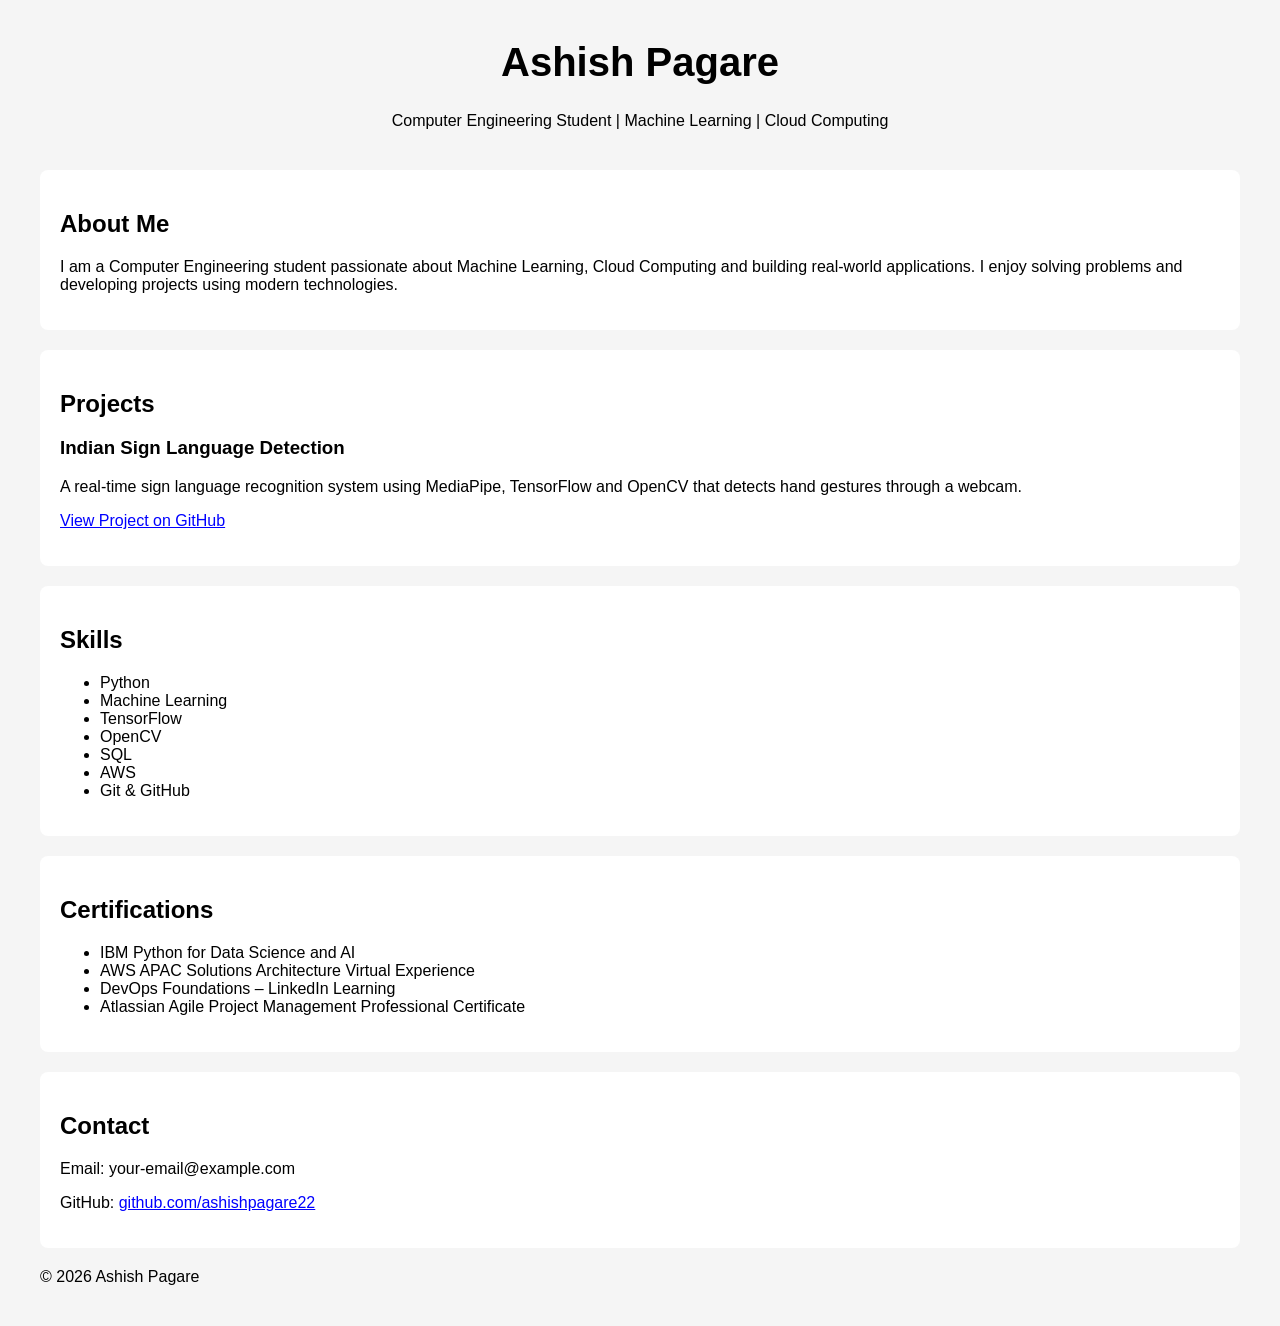
==== index.html @ a95d25c7 "portfolio website" ====
<!DOCTYPE html>
<html>
<head>
<meta charset="UTF-8">
<title>Ashish Pagare | Portfolio</title>
<link rel="stylesheet" href="style.css">
</head>

<body>

<header>
<h1>Ashish Pagare</h1>
<p>Computer Engineering Student | Machine Learning | Cloud Computing</p>
</header>

<section>
<h2>About Me</h2>
<p>
I am a Computer Engineering student passionate about Machine Learning,
Cloud Computing and building real-world applications. I enjoy solving
problems and developing projects using modern technologies.
</p>
</section>

<section>
<h2>Projects</h2>

<h3>Indian Sign Language Detection</h3>
<p>
A real-time sign language recognition system using MediaPipe, TensorFlow
and OpenCV that detects hand gestures through a webcam.
</p>

<p>
<a href="https://github.com/ashishpagare22/indian-sign-language-detection">
View Project on GitHub
</a>
</p>

</section>

<section>
<h2>Skills</h2>
<ul>
<li>Python</li>
<li>Machine Learning</li>
<li>TensorFlow</li>
<li>OpenCV</li>
<li>SQL</li>
<li>AWS</li>
<li>Git & GitHub</li>
</ul>
</section>

<section>
<h2>Certifications</h2>
<ul>
<li>IBM Python for Data Science and AI</li>
<li>AWS APAC Solutions Architecture Virtual Experience</li>
<li>DevOps Foundations – LinkedIn Learning</li>
<li>Atlassian Agile Project Management Professional Certificate</li>
</ul>
</section>

<section>
<h2>Contact</h2>

<p>Email: your-email@example.com</p>

<p>
GitHub:
<a href="https://github.com/ashishpagare22">
github.com/ashishpagare22
</a>
</p>

</section>

<footer>
<p>© 2026 Ashish Pagare</p>
</footer>

</body>
</html>
---- style.css ----
body {
font-family: Arial;
margin: 40px;
background: #f5f5f5;
}

header {
text-align: center;
margin-bottom: 40px;
}

h1 {
font-size: 40px;
}

section {
background: white;
padding: 20px;
margin-bottom: 20px;
border-radius: 8px;
}

a {
color: blue;
}
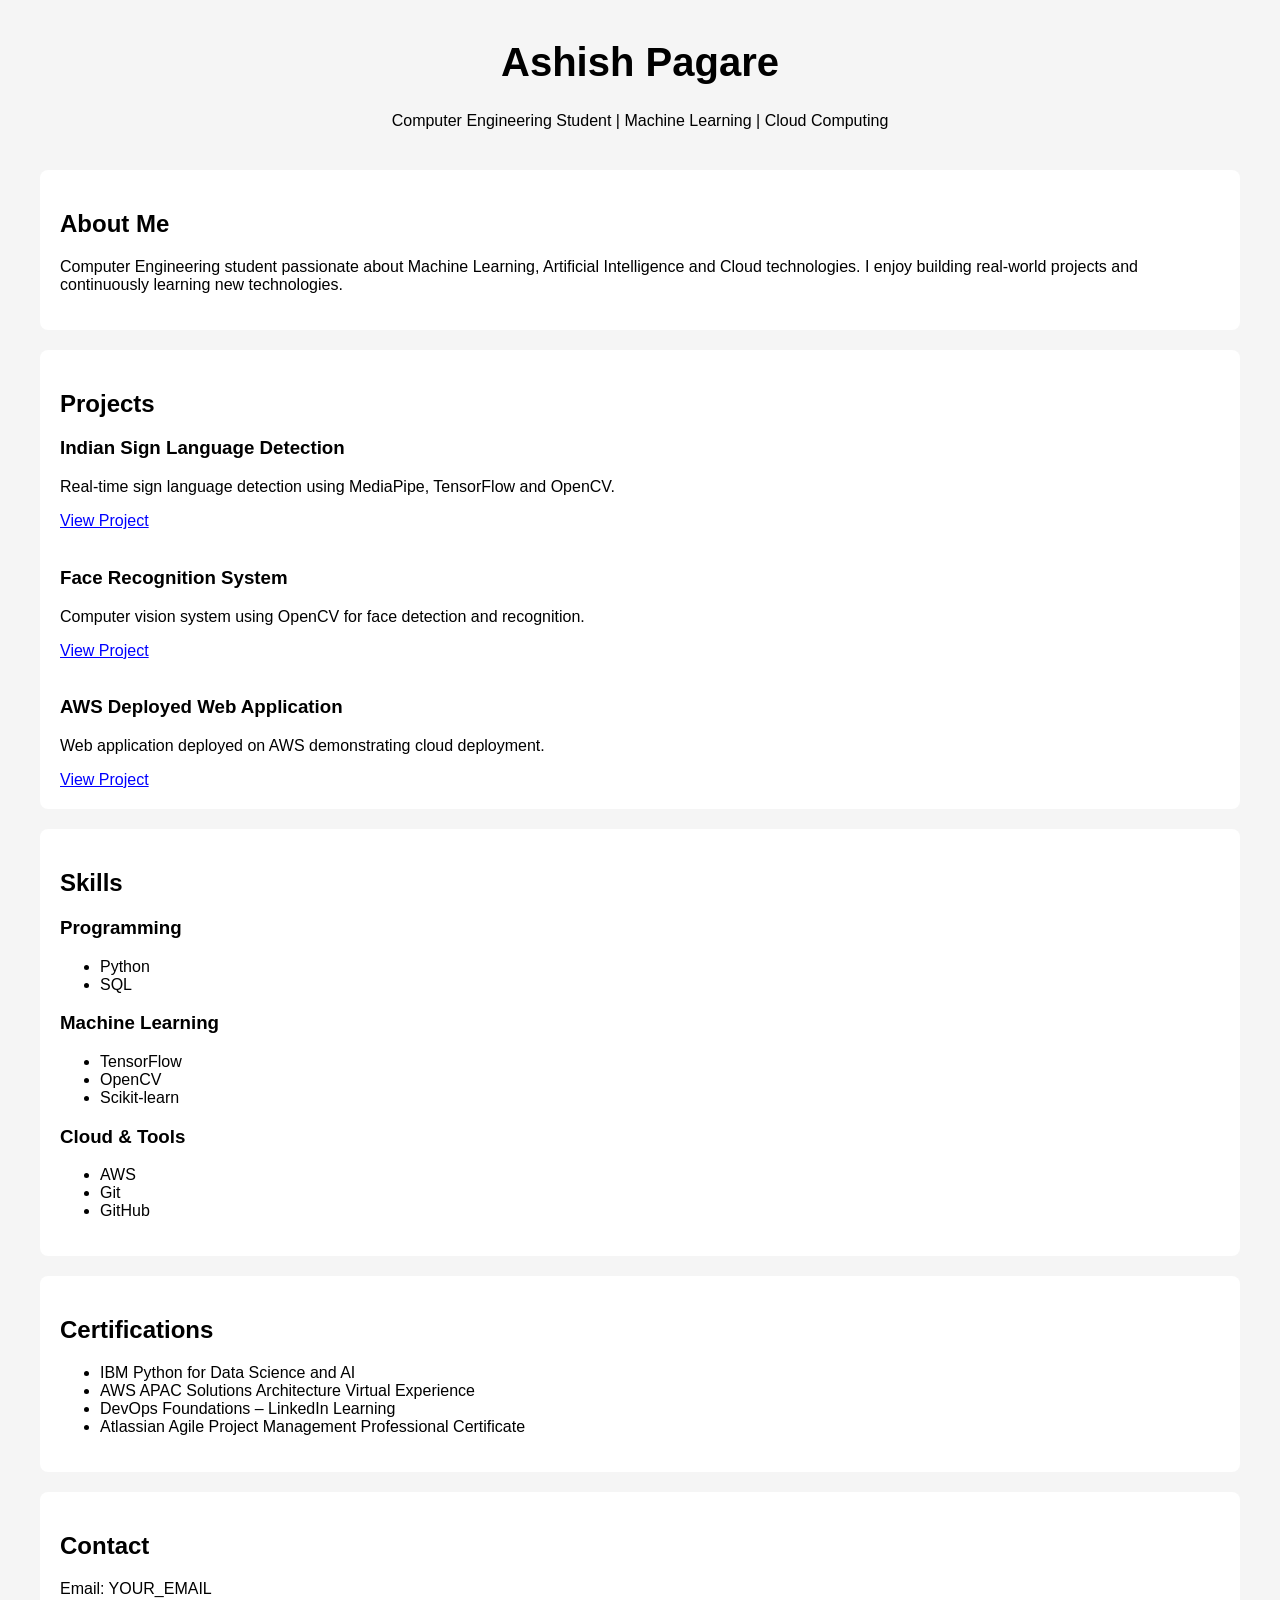
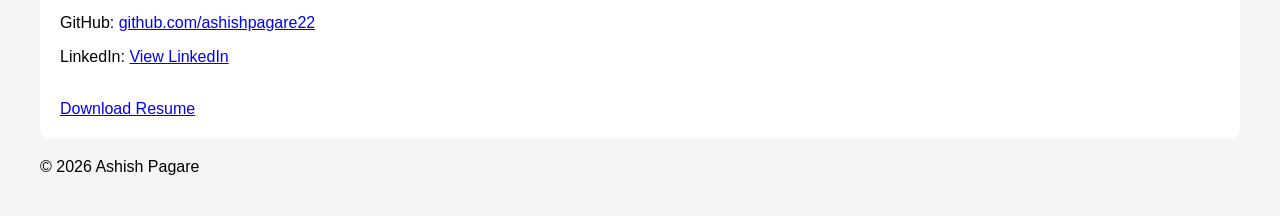
==== commit 05b20cdb: "Update portfolio: added projects, LinkedIn, resume section" ====
--- a/index.html
+++ b/index.html
@@ -15,57 +15,87 @@
 
 <section>
 <h2>About Me</h2>
+
 <p>
-I am a Computer Engineering student passionate about Machine Learning,
-Cloud Computing and building real-world applications. I enjoy solving
-problems and developing projects using modern technologies.
+Computer Engineering student passionate about Machine Learning,
+Artificial Intelligence and Cloud technologies. I enjoy building
+real-world projects and continuously learning new technologies.
 </p>
+
 </section>
+
 
 <section>
 <h2>Projects</h2>
 
 <h3>Indian Sign Language Detection</h3>
 <p>
-A real-time sign language recognition system using MediaPipe, TensorFlow
-and OpenCV that detects hand gestures through a webcam.
+Real-time sign language detection using MediaPipe, TensorFlow and OpenCV.
 </p>
+<a href="GITHUB_PROJECT_LINK">View Project</a>
 
+<br><br>
+
+<h3>Face Recognition System</h3>
 <p>
-<a href="https://github.com/ashishpagare22/indian-sign-language-detection">
-View Project on GitHub
-</a>
+Computer vision system using OpenCV for face detection and recognition.
 </p>
+<a href="PROJECT_LINK">View Project</a>
+
+<br><br>
+
+<h3>AWS Deployed Web Application</h3>
+<p>
+Web application deployed on AWS demonstrating cloud deployment.
+</p>
+<a href="PROJECT_LINK">View Project</a>
 
 </section>
 
+
 <section>
 <h2>Skills</h2>
+
+<h3>Programming</h3>
 <ul>
 <li>Python</li>
-<li>Machine Learning</li>
+<li>SQL</li>
+</ul>
+
+<h3>Machine Learning</h3>
+<ul>
 <li>TensorFlow</li>
 <li>OpenCV</li>
-<li>SQL</li>
+<li>Scikit-learn</li>
+</ul>
+
+<h3>Cloud & Tools</h3>
+<ul>
 <li>AWS</li>
-<li>Git & GitHub</li>
+<li>Git</li>
+<li>GitHub</li>
 </ul>
+
 </section>
+
 
 <section>
 <h2>Certifications</h2>
+
 <ul>
 <li>IBM Python for Data Science and AI</li>
 <li>AWS APAC Solutions Architecture Virtual Experience</li>
 <li>DevOps Foundations – LinkedIn Learning</li>
 <li>Atlassian Agile Project Management Professional Certificate</li>
 </ul>
+
 </section>
+
 
 <section>
 <h2>Contact</h2>
 
-<p>Email: your-email@example.com</p>
+<p>Email: YOUR_EMAIL</p>
 
 <p>
 GitHub:
@@ -74,7 +104,21 @@
 </a>
 </p>
 
+<p>
+LinkedIn:
+<a href="LINKEDIN_LINK">
+View LinkedIn
+</a>
+</p>
+
+<br>
+
+<a href="Ashish_Pagare_Resume.pdf" download>
+Download Resume
+</a>
+
 </section>
+
 
 <footer>
 <p>© 2026 Ashish Pagare</p>
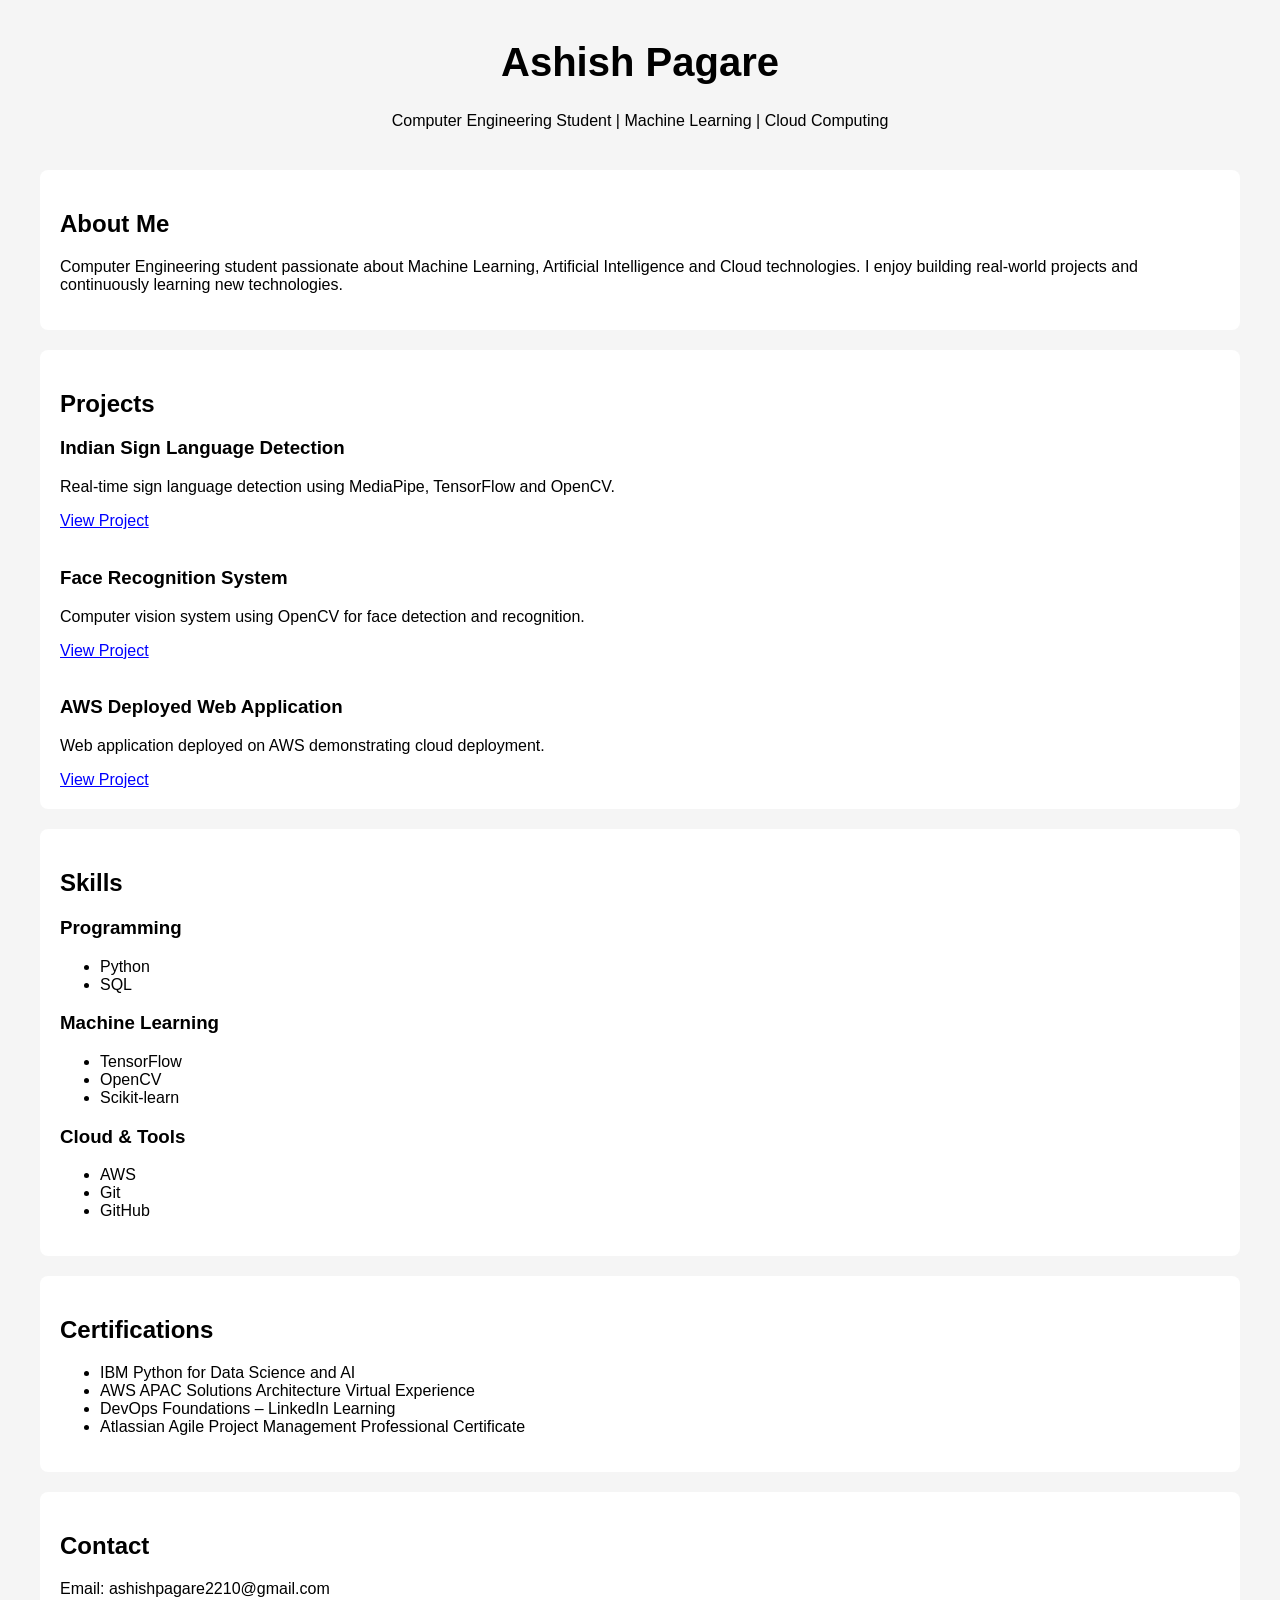
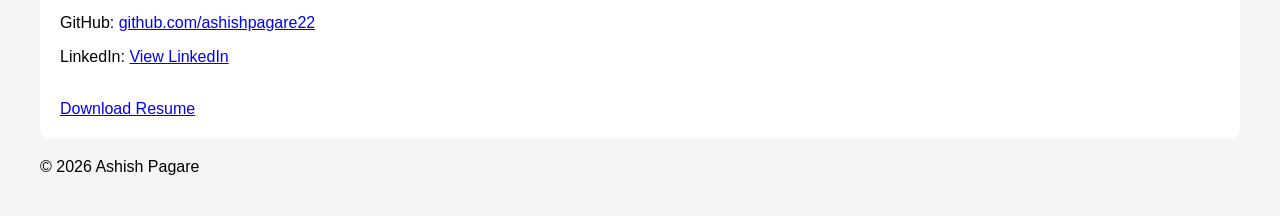
==== commit 95cdef55: "Update portfolio: added projects, LinkedIn, resume section" ====
--- a/index.html
+++ b/index.html
@@ -32,7 +32,7 @@
 <p>
 Real-time sign language detection using MediaPipe, TensorFlow and OpenCV.
 </p>
-<a href="GITHUB_PROJECT_LINK">View Project</a>
+<a href="https://ashishpagare22.github.io/">View Project</a>
 
 <br><br>
 
@@ -95,7 +95,7 @@
 <section>
 <h2>Contact</h2>
 
-<p>Email: YOUR_EMAIL</p>
+<p>Email: ashishpagare2210@gmail.com</p>
 
 <p>
 GitHub:
@@ -106,14 +106,14 @@
 
 <p>
 LinkedIn:
-<a href="LINKEDIN_LINK">
+<a href="http://linkedin.com/in/ashish-pagare-4633322a8">
 View LinkedIn
 </a>
 </p>
 
 <br>
 
-<a href="Ashish_Pagare_Resume.pdf" download>
+<a href="Ashish_Pagare_CV.pdf" download>
 Download Resume
 </a>
 
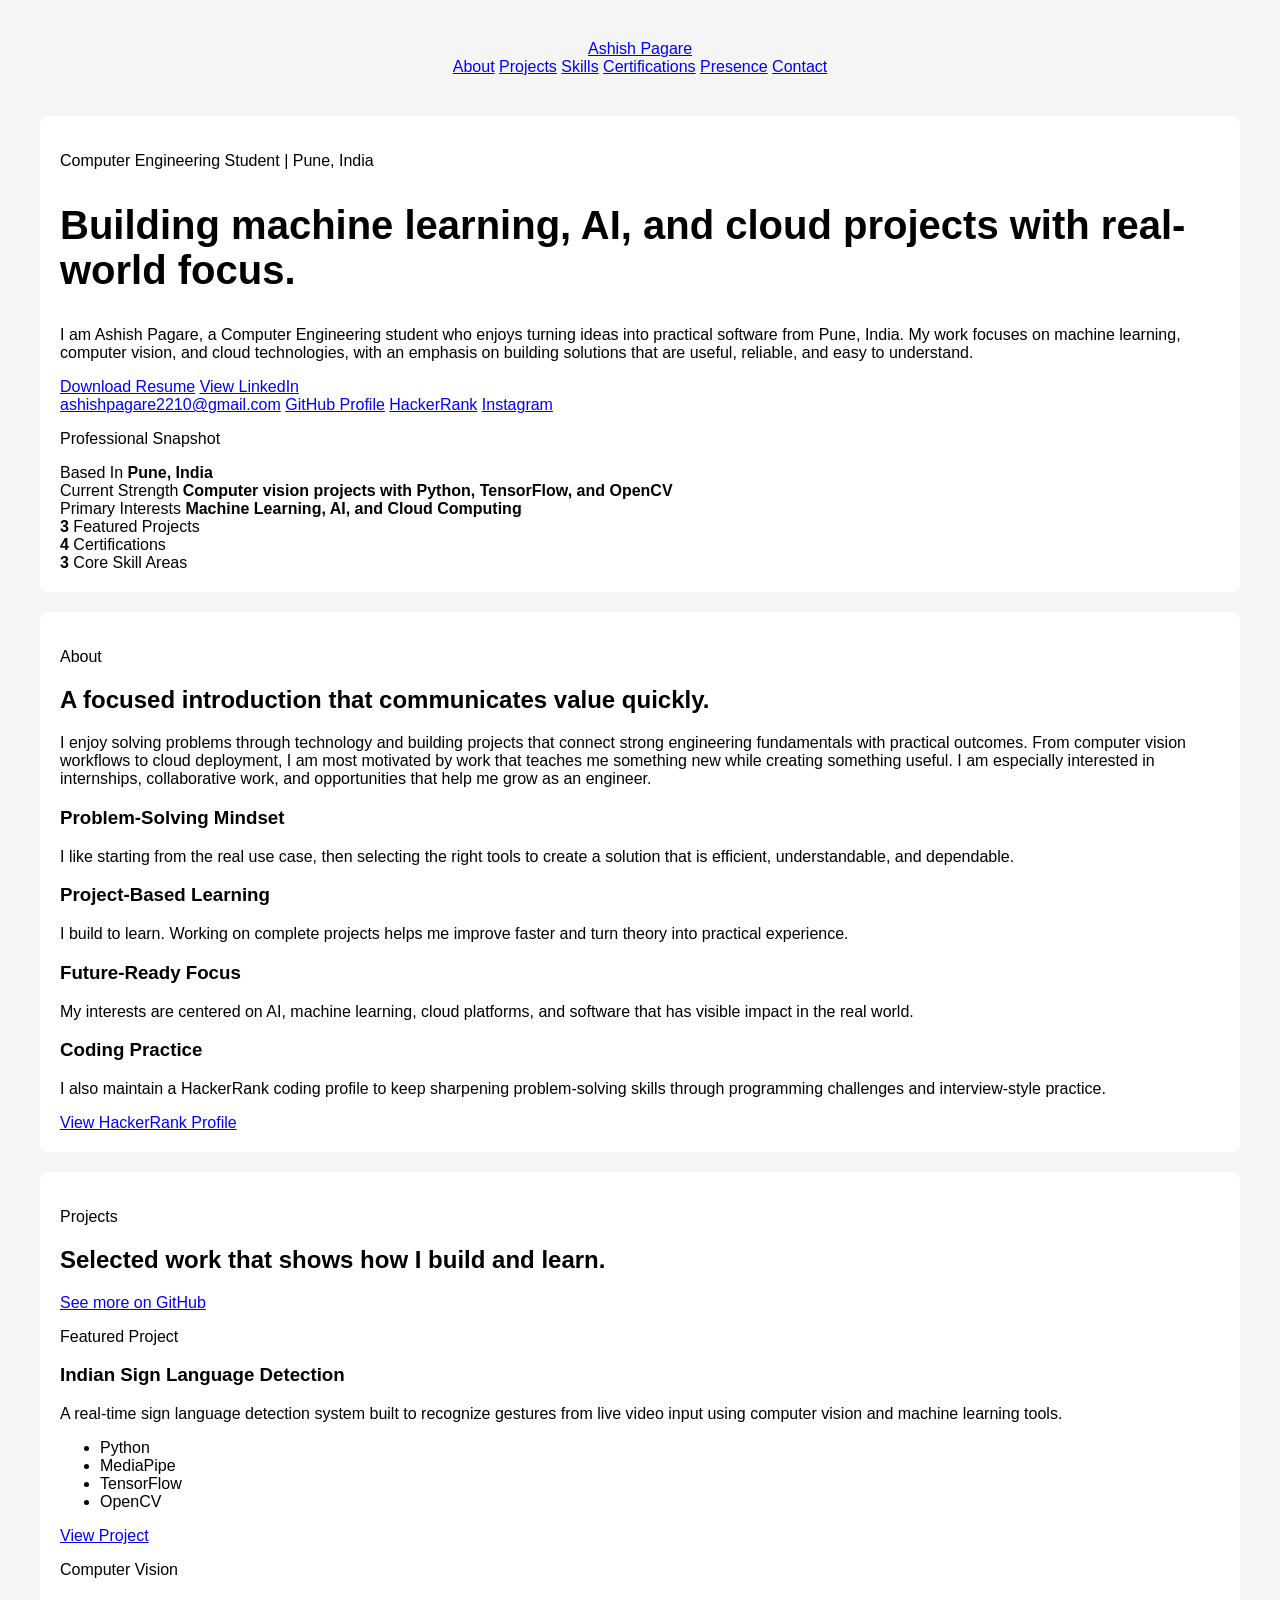
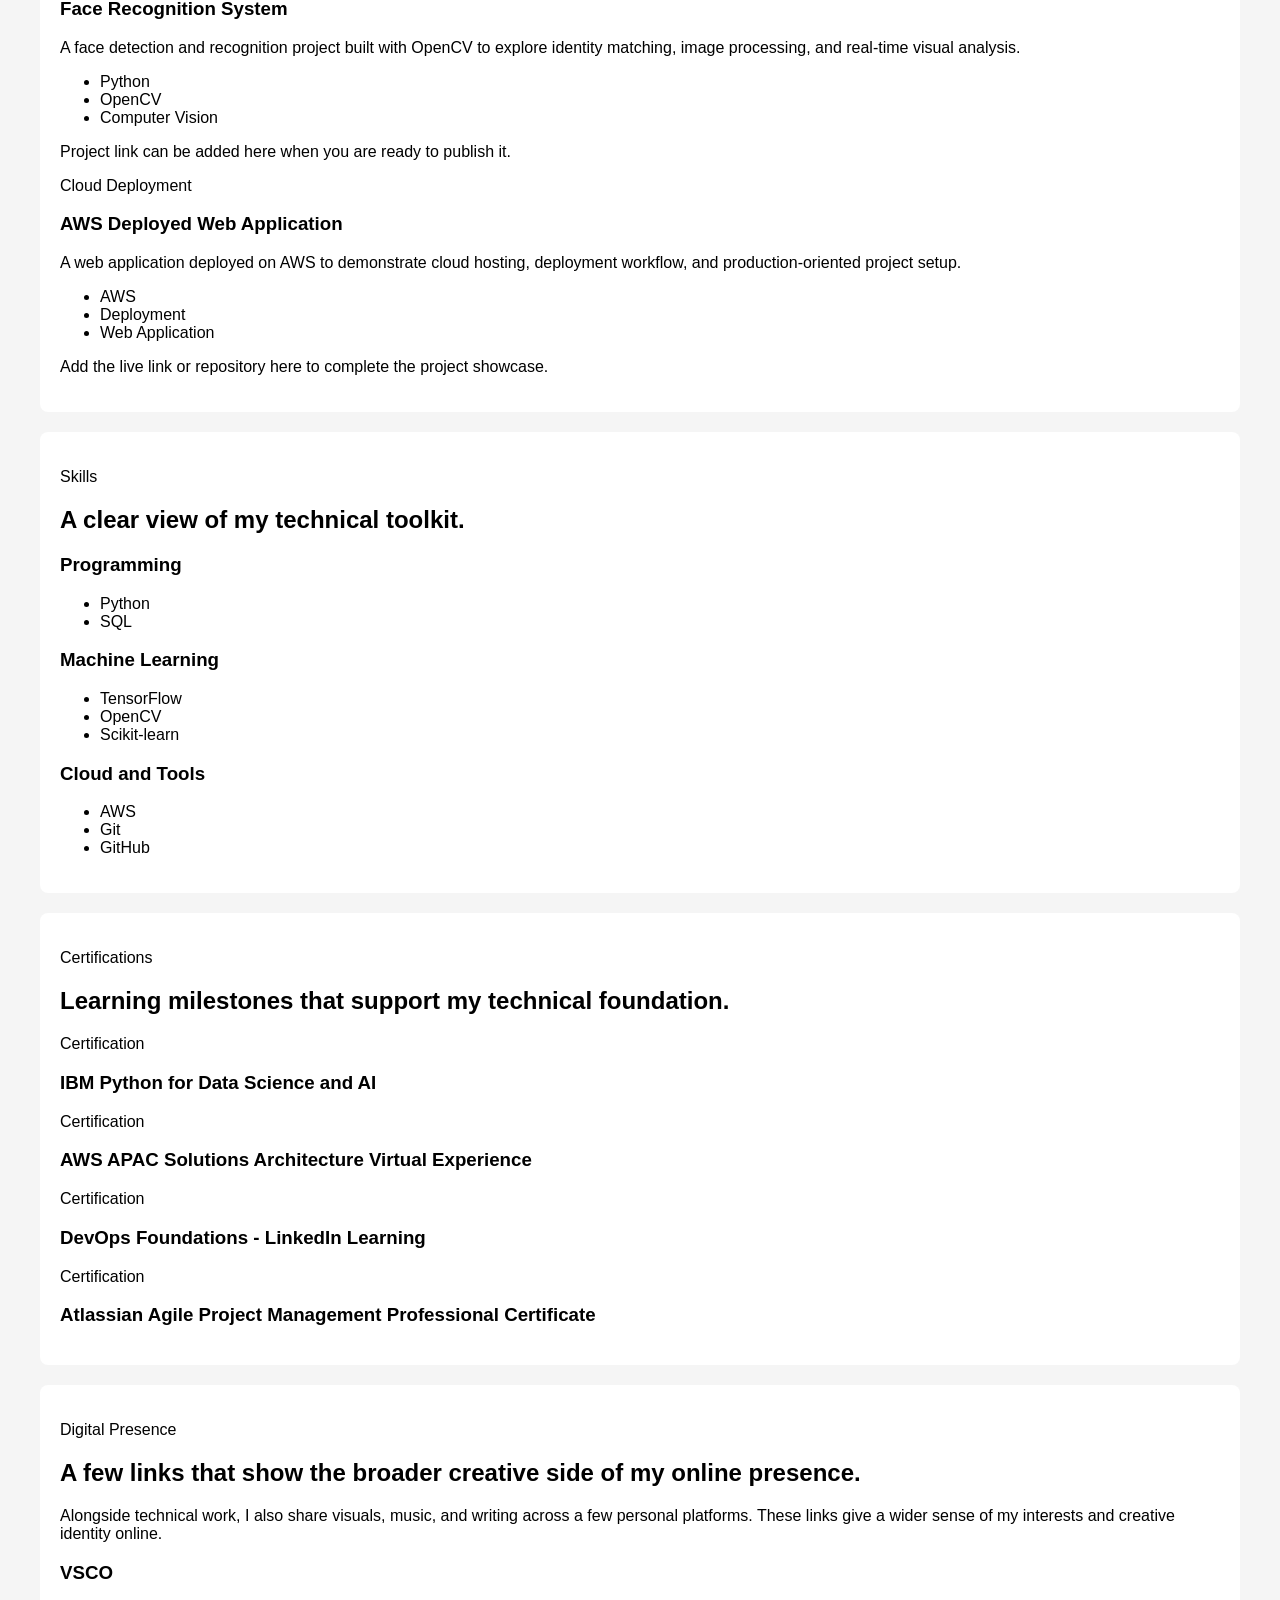
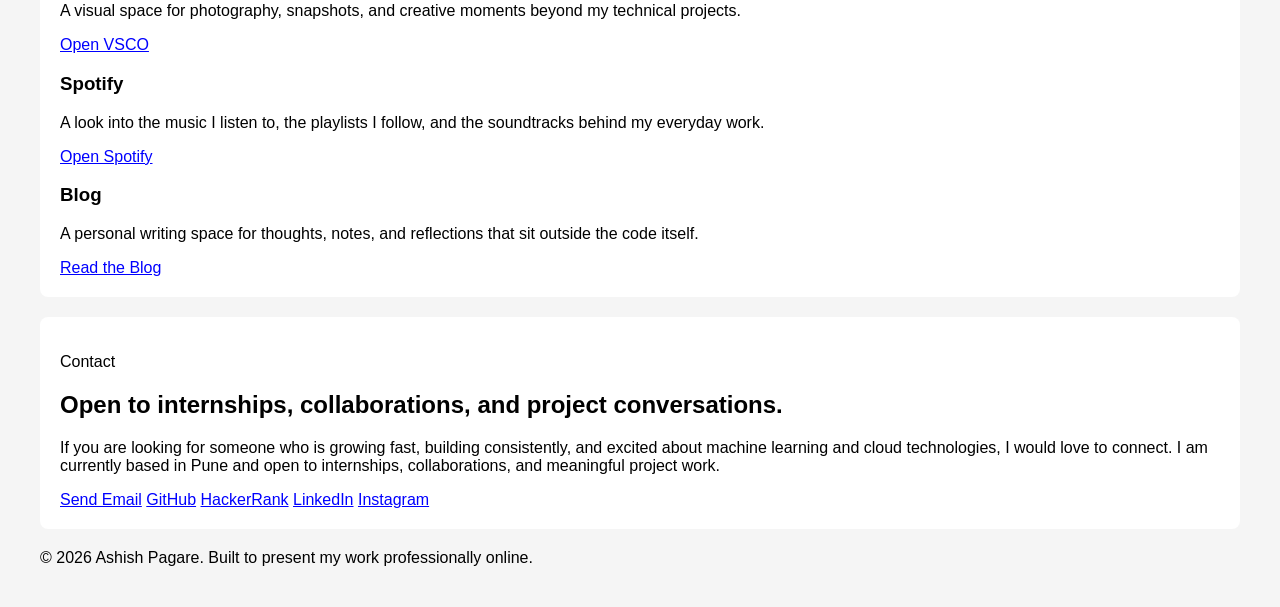
==== commit 8c621cae: "ive added some more modifications" ====
--- a/index.html
+++ b/index.html
@@ -1,128 +1,342 @@
 <!DOCTYPE html>
-<html>
+<html lang="en">
 <head>
 <meta charset="UTF-8">
-<title>Ashish Pagare | Portfolio</title>
+<meta name="viewport" content="width=device-width, initial-scale=1.0">
+<title>Ashish Pagare | Machine Learning and Cloud Portfolio</title>
+<meta name="description" content="Portfolio of Ashish Pagare, a Computer Engineering student building practical machine learning, AI, and cloud-based solutions.">
+<meta name="author" content="Ashish Pagare">
+<meta name="theme-color" content="#132238">
+<meta property="og:title" content="Ashish Pagare | Machine Learning and Cloud Portfolio">
+<meta property="og:description" content="Computer Engineering student from Pune building practical machine learning, AI, and cloud-based projects.">
+<meta property="og:type" content="website">
+<link rel="preconnect" href="https://fonts.googleapis.com">
+<link rel="preconnect" href="https://fonts.gstatic.com" crossorigin>
+<link href="https://fonts.googleapis.com/css2?family=Manrope:wght@400;500;600;700;800&family=Sora:wght@600;700;800&display=swap" rel="stylesheet">
 <link rel="stylesheet" href="style.css">
 </head>
-
 <body>
-
-<header>
-<h1>Ashish Pagare</h1>
-<p>Computer Engineering Student | Machine Learning | Cloud Computing</p>
+<header class="site-header">
+  <div class="container nav-bar">
+    <a class="brand" href="#top">Ashish Pagare</a>
+    <nav class="nav-links" aria-label="Primary">
+      <a href="#about">About</a>
+      <a href="#projects">Projects</a>
+      <a href="#skills">Skills</a>
+      <a href="#certifications">Certifications</a>
+      <a href="#presence">Presence</a>
+      <a href="#contact">Contact</a>
+    </nav>
+  </div>
 </header>
 
-<section>
-<h2>About Me</h2>
-
-<p>
-Computer Engineering student passionate about Machine Learning,
-Artificial Intelligence and Cloud technologies. I enjoy building
-real-world projects and continuously learning new technologies.
-</p>
-
-</section>
-
-
-<section>
-<h2>Projects</h2>
-
-<h3>Indian Sign Language Detection</h3>
-<p>
-Real-time sign language detection using MediaPipe, TensorFlow and OpenCV.
-</p>
-<a href="https://ashishpagare22.github.io/">View Project</a>
-
-<br><br>
-
-<h3>Face Recognition System</h3>
-<p>
-Computer vision system using OpenCV for face detection and recognition.
-</p>
-<a href="PROJECT_LINK">View Project</a>
-
-<br><br>
-
-<h3>AWS Deployed Web Application</h3>
-<p>
-Web application deployed on AWS demonstrating cloud deployment.
-</p>
-<a href="PROJECT_LINK">View Project</a>
-
-</section>
-
-
-<section>
-<h2>Skills</h2>
-
-<h3>Programming</h3>
-<ul>
-<li>Python</li>
-<li>SQL</li>
-</ul>
-
-<h3>Machine Learning</h3>
-<ul>
-<li>TensorFlow</li>
-<li>OpenCV</li>
-<li>Scikit-learn</li>
-</ul>
-
-<h3>Cloud & Tools</h3>
-<ul>
-<li>AWS</li>
-<li>Git</li>
-<li>GitHub</li>
-</ul>
-
-</section>
-
-
-<section>
-<h2>Certifications</h2>
-
-<ul>
-<li>IBM Python for Data Science and AI</li>
-<li>AWS APAC Solutions Architecture Virtual Experience</li>
-<li>DevOps Foundations – LinkedIn Learning</li>
-<li>Atlassian Agile Project Management Professional Certificate</li>
-</ul>
-
-</section>
-
-
-<section>
-<h2>Contact</h2>
-
-<p>Email: ashishpagare2210@gmail.com</p>
-
-<p>
-GitHub:
-<a href="https://github.com/ashishpagare22">
-github.com/ashishpagare22
-</a>
-</p>
-
-<p>
-LinkedIn:
-<a href="http://linkedin.com/in/ashish-pagare-4633322a8">
-View LinkedIn
-</a>
-</p>
-
-<br>
-
-<a href="Ashish_Pagare_CV.pdf" download>
-Download Resume
-</a>
-
-</section>
-
-
-<footer>
-<p>© 2026 Ashish Pagare</p>
+<main id="top">
+  <section class="hero section">
+    <div class="container hero-grid">
+      <div class="hero-copy">
+        <p class="eyebrow">Computer Engineering Student | Pune, India</p>
+        <h1>Building machine learning, AI, and cloud projects with real-world focus.</h1>
+        <p class="lead">
+          I am Ashish Pagare, a Computer Engineering student who enjoys turning ideas into practical
+          software from Pune, India. My work focuses on machine learning, computer vision, and cloud
+          technologies, with an emphasis on building solutions that are useful, reliable, and easy
+          to understand.
+        </p>
+
+        <div class="hero-actions">
+          <a class="button primary" href="Ashish_Pagare_CV.pdf" download>Download Resume</a>
+          <a class="button secondary" href="https://linkedin.com/in/ashish-pagare-4633322a8" target="_blank" rel="noreferrer">View LinkedIn</a>
+        </div>
+
+        <div class="quick-links">
+          <a href="mailto:ashishpagare2210@gmail.com">ashishpagare2210@gmail.com</a>
+          <a href="https://github.com/ashishpagare22" target="_blank" rel="noreferrer">GitHub Profile</a>
+          <a href="https://www.hackerrank.com/profile/ashishpagare2210" target="_blank" rel="noreferrer">HackerRank</a>
+          <a href="https://www.instagram.com/ashkindalost?igsh=MWRpNDBmbWR2aG1uMQ%3D%3D&utm_source=qr" target="_blank" rel="noreferrer">Instagram</a>
+        </div>
+      </div>
+
+      <aside class="hero-panel">
+        <p class="panel-kicker">Professional Snapshot</p>
+        <div class="snapshot-list">
+          <div class="snapshot-item">
+            <span>Based In</span>
+            <strong>Pune, India</strong>
+          </div>
+          <div class="snapshot-item">
+            <span>Current Strength</span>
+            <strong>Computer vision projects with Python, TensorFlow, and OpenCV</strong>
+          </div>
+          <div class="snapshot-item">
+            <span>Primary Interests</span>
+            <strong>Machine Learning, AI, and Cloud Computing</strong>
+          </div>
+        </div>
+
+        <div class="stats-grid">
+          <div class="stat-card">
+            <strong>3</strong>
+            <span>Featured Projects</span>
+          </div>
+          <div class="stat-card">
+            <strong>4</strong>
+            <span>Certifications</span>
+          </div>
+          <div class="stat-card">
+            <strong>3</strong>
+            <span>Core Skill Areas</span>
+          </div>
+        </div>
+      </aside>
+    </div>
+  </section>
+
+  <section class="section" id="about">
+    <div class="container section-panel">
+      <div class="section-heading">
+        <p class="eyebrow">About</p>
+        <h2>A focused introduction that communicates value quickly.</h2>
+        <p>
+          I enjoy solving problems through technology and building projects that connect strong
+          engineering fundamentals with practical outcomes. From computer vision workflows to cloud
+          deployment, I am most motivated by work that teaches me something new while creating
+          something useful. I am especially interested in internships, collaborative work, and
+          opportunities that help me grow as an engineer.
+        </p>
+      </div>
+
+      <div class="feature-grid">
+        <article class="feature-card">
+          <h3>Problem-Solving Mindset</h3>
+          <p>
+            I like starting from the real use case, then selecting the right tools to create a
+            solution that is efficient, understandable, and dependable.
+          </p>
+        </article>
+
+        <article class="feature-card">
+          <h3>Project-Based Learning</h3>
+          <p>
+            I build to learn. Working on complete projects helps me improve faster and turn theory
+            into practical experience.
+          </p>
+        </article>
+
+        <article class="feature-card">
+          <h3>Future-Ready Focus</h3>
+          <p>
+            My interests are centered on AI, machine learning, cloud platforms, and software that
+            has visible impact in the real world.
+          </p>
+        </article>
+
+        <article class="feature-card">
+          <h3>Coding Practice</h3>
+          <p>
+            I also maintain a HackerRank coding profile to keep sharpening problem-solving skills
+            through programming challenges and interview-style practice.
+          </p>
+          <a class="text-link" href="https://www.hackerrank.com/profile/ashishpagare2210" target="_blank" rel="noreferrer">View HackerRank Profile</a>
+        </article>
+      </div>
+    </div>
+  </section>
+
+  <section class="section" id="projects">
+    <div class="container section-panel">
+      <div class="section-heading split-heading">
+        <div>
+          <p class="eyebrow">Projects</p>
+          <h2>Selected work that shows how I build and learn.</h2>
+        </div>
+        <a class="text-link" href="https://github.com/ashishpagare22" target="_blank" rel="noreferrer">See more on GitHub</a>
+      </div>
+
+      <div class="projects-grid">
+        <article class="project-card featured-project">
+          <p class="project-label">Featured Project</p>
+          <h3>Indian Sign Language Detection</h3>
+          <p>
+            A real-time sign language detection system built to recognize gestures from live video
+            input using computer vision and machine learning tools.
+          </p>
+          <ul class="tag-list" aria-label="Technologies used">
+            <li>Python</li>
+            <li>MediaPipe</li>
+            <li>TensorFlow</li>
+            <li>OpenCV</li>
+          </ul>
+          <a class="text-link" href="https://github.com/ashishpagare22/indian-sign-language-detection" target="_blank" rel="noreferrer">View Project</a>
+        </article>
+
+        <article class="project-card">
+          <p class="project-label">Computer Vision</p>
+          <h3>Face Recognition System</h3>
+          <p>
+            A face detection and recognition project built with OpenCV to explore identity matching,
+            image processing, and real-time visual analysis.
+          </p>
+          <ul class="tag-list" aria-label="Technologies used">
+            <li>Python</li>
+            <li>OpenCV</li>
+            <li>Computer Vision</li>
+          </ul>
+          <p class="project-note">Project link can be added here when you are ready to publish it.</p>
+        </article>
+
+        <article class="project-card">
+          <p class="project-label">Cloud Deployment</p>
+          <h3>AWS Deployed Web Application</h3>
+          <p>
+            A web application deployed on AWS to demonstrate cloud hosting, deployment workflow,
+            and production-oriented project setup.
+          </p>
+          <ul class="tag-list" aria-label="Technologies used">
+            <li>AWS</li>
+            <li>Deployment</li>
+            <li>Web Application</li>
+          </ul>
+          <p class="project-note">Add the live link or repository here to complete the project showcase.</p>
+        </article>
+      </div>
+    </div>
+  </section>
+
+  <section class="section" id="skills">
+    <div class="container section-panel">
+      <div class="section-heading">
+        <p class="eyebrow">Skills</p>
+        <h2>A clear view of my technical toolkit.</h2>
+      </div>
+
+      <div class="skills-grid">
+        <article class="skill-card">
+          <h3>Programming</h3>
+          <ul class="skill-list">
+            <li>Python</li>
+            <li>SQL</li>
+          </ul>
+        </article>
+
+        <article class="skill-card">
+          <h3>Machine Learning</h3>
+          <ul class="skill-list">
+            <li>TensorFlow</li>
+            <li>OpenCV</li>
+            <li>Scikit-learn</li>
+          </ul>
+        </article>
+
+        <article class="skill-card">
+          <h3>Cloud and Tools</h3>
+          <ul class="skill-list">
+            <li>AWS</li>
+            <li>Git</li>
+            <li>GitHub</li>
+          </ul>
+        </article>
+      </div>
+    </div>
+  </section>
+
+  <section class="section" id="certifications">
+    <div class="container section-panel">
+      <div class="section-heading">
+        <p class="eyebrow">Certifications</p>
+        <h2>Learning milestones that support my technical foundation.</h2>
+      </div>
+
+      <div class="certification-grid">
+        <article class="certification-card">
+          <p class="project-label">Certification</p>
+          <h3>IBM Python for Data Science and AI</h3>
+        </article>
+
+        <article class="certification-card">
+          <p class="project-label">Certification</p>
+          <h3>AWS APAC Solutions Architecture Virtual Experience</h3>
+        </article>
+
+        <article class="certification-card">
+          <p class="project-label">Certification</p>
+          <h3>DevOps Foundations - LinkedIn Learning</h3>
+        </article>
+
+        <article class="certification-card">
+          <p class="project-label">Certification</p>
+          <h3>Atlassian Agile Project Management Professional Certificate</h3>
+        </article>
+      </div>
+    </div>
+  </section>
+
+  <section class="section" id="presence">
+    <div class="container section-panel">
+      <div class="section-heading">
+        <p class="eyebrow">Digital Presence</p>
+        <h2>A few links that show the broader creative side of my online presence.</h2>
+        <p>
+          Alongside technical work, I also share visuals, music, and writing across a few personal
+          platforms. These links give a wider sense of my interests and creative identity online.
+        </p>
+      </div>
+
+      <div class="feature-grid presence-grid">
+        <article class="feature-card">
+          <h3>VSCO</h3>
+          <p>
+            A visual space for photography, snapshots, and creative moments beyond my technical
+            projects.
+          </p>
+          <a class="text-link" href="https://vs.co/gnxoydjz" target="_blank" rel="noreferrer">Open VSCO</a>
+        </article>
+
+        <article class="feature-card">
+          <h3>Spotify</h3>
+          <p>
+            A look into the music I listen to, the playlists I follow, and the soundtracks behind
+            my everyday work.
+          </p>
+          <a class="text-link" href="https://open.spotify.com/user/faf5qr4pivlxdw7p6u756d284?si=MASaclTCQ7epDzupo_Zcxw" target="_blank" rel="noreferrer">Open Spotify</a>
+        </article>
+
+        <article class="feature-card">
+          <h3>Blog</h3>
+          <p>
+            A personal writing space for thoughts, notes, and reflections that sit outside the code
+            itself.
+          </p>
+          <a class="text-link" href="https://ashkindalost.livejournal.com" target="_blank" rel="noreferrer">Read the Blog</a>
+        </article>
+      </div>
+    </div>
+  </section>
+
+  <section class="section" id="contact">
+    <div class="container contact-panel">
+      <div class="contact-copy">
+        <p class="eyebrow">Contact</p>
+        <h2>Open to internships, collaborations, and project conversations.</h2>
+        <p>
+          If you are looking for someone who is growing fast, building consistently, and excited
+          about machine learning and cloud technologies, I would love to connect. I am currently
+          based in Pune and open to internships, collaborations, and meaningful project work.
+        </p>
+      </div>
+
+      <div class="contact-actions">
+        <a class="button primary" href="mailto:ashishpagare2210@gmail.com">Send Email</a>
+        <a class="button secondary" href="https://github.com/ashishpagare22" target="_blank" rel="noreferrer">GitHub</a>
+        <a class="button secondary" href="https://www.hackerrank.com/profile/ashishpagare2210" target="_blank" rel="noreferrer">HackerRank</a>
+        <a class="button secondary" href="https://linkedin.com/in/ashish-pagare-4633322a8" target="_blank" rel="noreferrer">LinkedIn</a>
+        <a class="button secondary" href="https://www.instagram.com/ashkindalost?igsh=MWRpNDBmbWR2aG1uMQ%3D%3D&utm_source=qr" target="_blank" rel="noreferrer">Instagram</a>
+      </div>
+    </div>
+  </section>
+</main>
+
+<footer class="site-footer">
+  <p>&copy; 2026 Ashish Pagare. Built to present my work professionally online.</p>
 </footer>
-
 </body>
-</html>+</html>
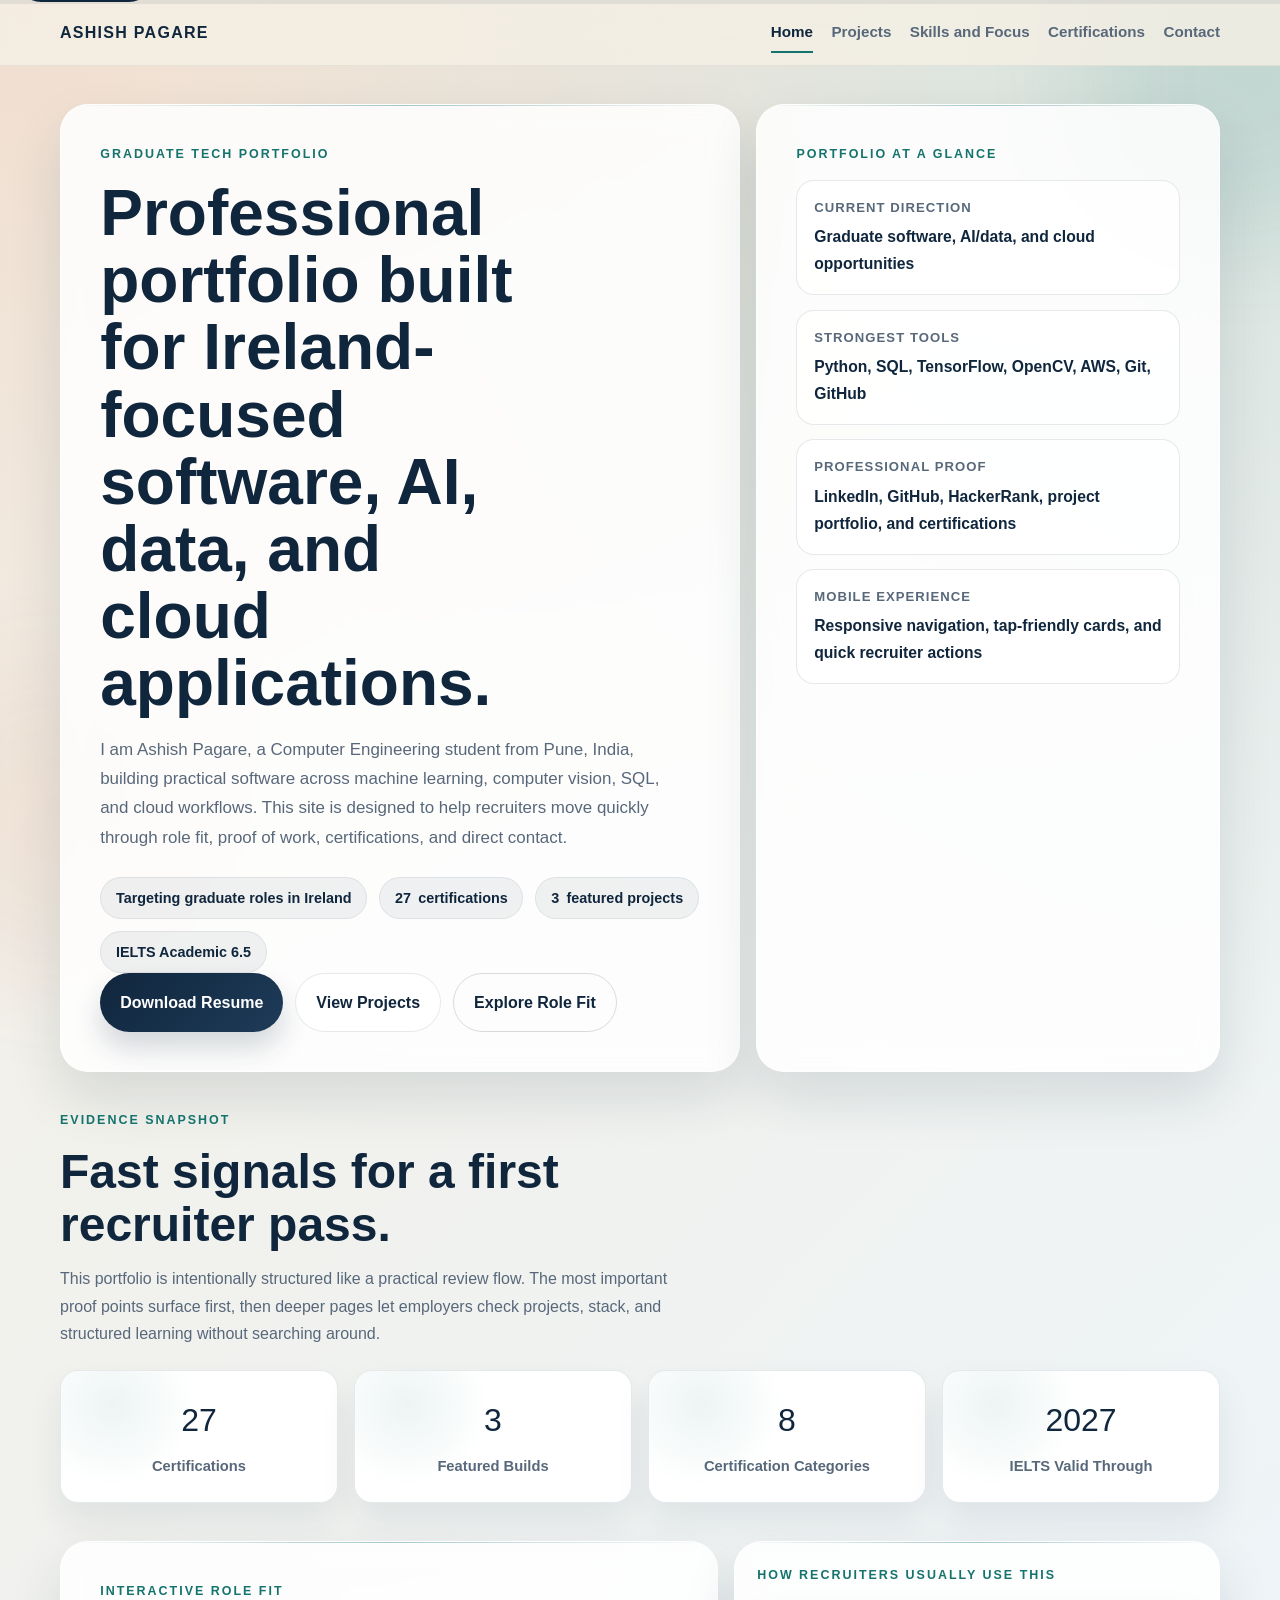
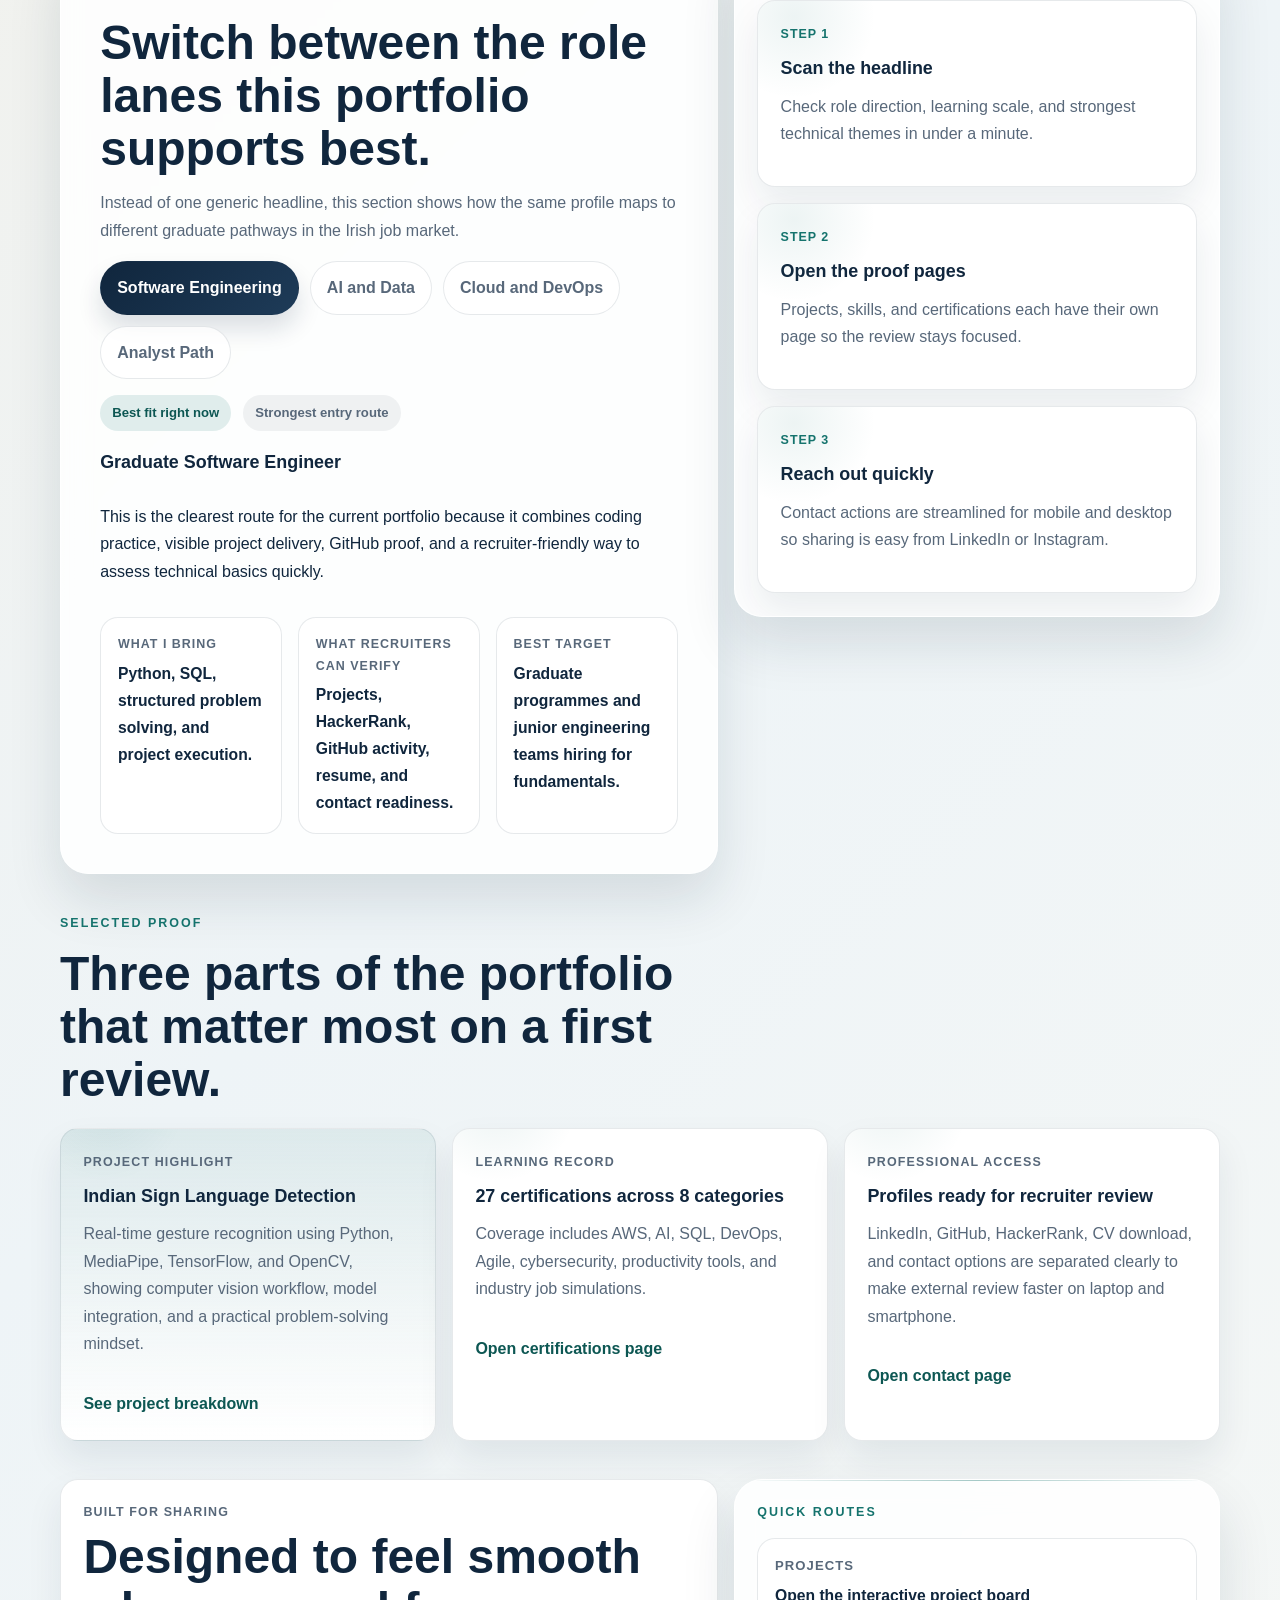
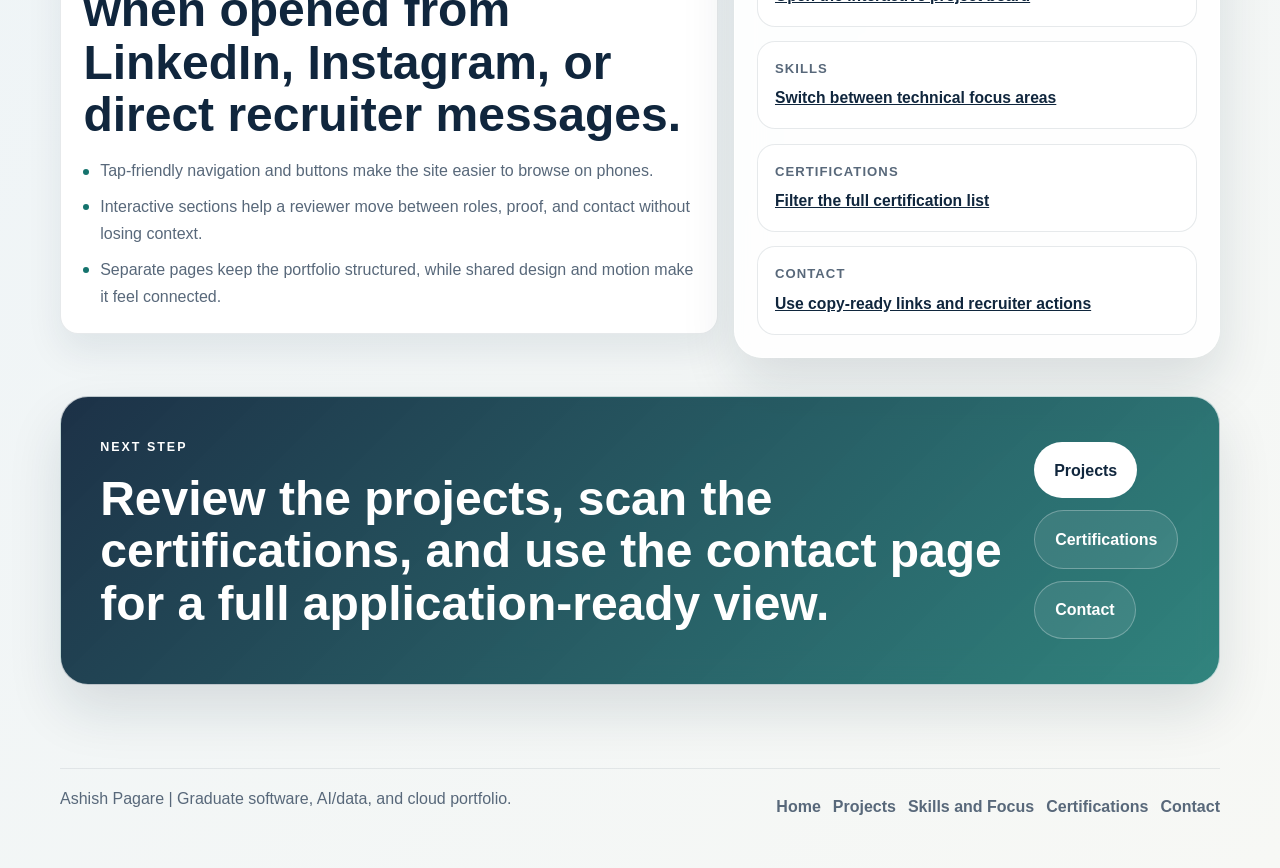
==== commit 77ea2dc7: "added more" ====
--- a/index.html
+++ b/index.html
@@ -3,340 +3,389 @@
 <head>
 <meta charset="UTF-8">
 <meta name="viewport" content="width=device-width, initial-scale=1.0">
-<title>Ashish Pagare | Machine Learning and Cloud Portfolio</title>
-<meta name="description" content="Portfolio of Ashish Pagare, a Computer Engineering student building practical machine learning, AI, and cloud-based solutions.">
+<title>Ashish Pagare | Ireland-Focused Graduate Tech Portfolio</title>
+<meta name="description" content="Professional portfolio of Ashish Pagare, built for Ireland-focused graduate software, AI/data, and cloud applications.">
 <meta name="author" content="Ashish Pagare">
-<meta name="theme-color" content="#132238">
-<meta property="og:title" content="Ashish Pagare | Machine Learning and Cloud Portfolio">
-<meta property="og:description" content="Computer Engineering student from Pune building practical machine learning, AI, and cloud-based projects.">
+<meta name="theme-color" content="#10263d">
+<meta property="og:title" content="Ashish Pagare | Ireland-Focused Graduate Tech Portfolio">
+<meta property="og:description" content="Graduate technology portfolio presenting projects, skills, certifications, and recruiter-ready proof for Ireland-focused applications.">
 <meta property="og:type" content="website">
 <link rel="preconnect" href="https://fonts.googleapis.com">
 <link rel="preconnect" href="https://fonts.gstatic.com" crossorigin>
 <link href="https://fonts.googleapis.com/css2?family=Manrope:wght@400;500;600;700;800&family=Sora:wght@600;700;800&display=swap" rel="stylesheet">
 <link rel="stylesheet" href="style.css">
 </head>
-<body>
+<body class="page-home">
+<a class="skip-link" href="#main-content">Skip to content</a>
+<div class="scroll-progress" aria-hidden="true">
+  <span class="scroll-progress__bar"></span>
+</div>
+
 <header class="site-header">
   <div class="container nav-bar">
-    <a class="brand" href="#top">Ashish Pagare</a>
-    <nav class="nav-links" aria-label="Primary">
-      <a href="#about">About</a>
-      <a href="#projects">Projects</a>
-      <a href="#skills">Skills</a>
-      <a href="#certifications">Certifications</a>
-      <a href="#presence">Presence</a>
-      <a href="#contact">Contact</a>
+    <a class="brand" href="index.html">Ashish Pagare</a>
+    <button class="nav-toggle" type="button" aria-expanded="false" aria-controls="primary-nav">
+      <span class="nav-toggle__line"></span>
+      <span class="nav-toggle__line"></span>
+      <span class="nav-toggle__line"></span>
+      <span class="sr-only">Toggle navigation</span>
+    </button>
+    <nav class="nav-links" id="primary-nav" aria-label="Primary">
+      <a class="nav-link" href="index.html" aria-current="page">Home</a>
+      <a class="nav-link" href="projects.html">Projects</a>
+      <a class="nav-link" href="skills.html">Skills and Focus</a>
+      <a class="nav-link" href="certifications.html">Certifications</a>
+      <a class="nav-link" href="contact.html">Contact</a>
     </nav>
   </div>
 </header>
 
-<main id="top">
-  <section class="hero section">
-    <div class="container hero-grid">
-      <div class="hero-copy">
-        <p class="eyebrow">Computer Engineering Student | Pune, India</p>
-        <h1>Building machine learning, AI, and cloud projects with real-world focus.</h1>
+<main class="site-main" id="main-content">
+  <section class="page-hero">
+    <div class="container page-hero__grid">
+      <div class="panel hero-copy">
+        <p class="eyebrow">Graduate Tech Portfolio</p>
+        <h1>Professional portfolio built for Ireland-focused software, AI, data, and cloud applications.</h1>
         <p class="lead">
-          I am Ashish Pagare, a Computer Engineering student who enjoys turning ideas into practical
-          software from Pune, India. My work focuses on machine learning, computer vision, and cloud
-          technologies, with an emphasis on building solutions that are useful, reliable, and easy
-          to understand.
+          I am Ashish Pagare, a Computer Engineering student from Pune, India, building practical
+          software across machine learning, computer vision, SQL, and cloud workflows. This site is
+          designed to help recruiters move quickly through role fit, proof of work, certifications,
+          and direct contact.
         </p>
 
+        <div class="chip-row" aria-label="Key profile highlights">
+          <span class="chip">Targeting graduate roles in Ireland</span>
+          <span class="chip"><strong>27</strong> certifications</span>
+          <span class="chip"><strong>3</strong> featured projects</span>
+          <span class="chip">IELTS Academic 6.5</span>
+        </div>
+
         <div class="hero-actions">
-          <a class="button primary" href="Ashish_Pagare_CV.pdf" download>Download Resume</a>
-          <a class="button secondary" href="https://linkedin.com/in/ashish-pagare-4633322a8" target="_blank" rel="noreferrer">View LinkedIn</a>
-        </div>
-
-        <div class="quick-links">
-          <a href="mailto:ashishpagare2210@gmail.com">ashishpagare2210@gmail.com</a>
-          <a href="https://github.com/ashishpagare22" target="_blank" rel="noreferrer">GitHub Profile</a>
-          <a href="https://www.hackerrank.com/profile/ashishpagare2210" target="_blank" rel="noreferrer">HackerRank</a>
-          <a href="https://www.instagram.com/ashkindalost?igsh=MWRpNDBmbWR2aG1uMQ%3D%3D&utm_source=qr" target="_blank" rel="noreferrer">Instagram</a>
-        </div>
-      </div>
-
-      <aside class="hero-panel">
-        <p class="panel-kicker">Professional Snapshot</p>
-        <div class="snapshot-list">
-          <div class="snapshot-item">
-            <span>Based In</span>
-            <strong>Pune, India</strong>
-          </div>
-          <div class="snapshot-item">
-            <span>Current Strength</span>
-            <strong>Computer vision projects with Python, TensorFlow, and OpenCV</strong>
-          </div>
-          <div class="snapshot-item">
-            <span>Primary Interests</span>
-            <strong>Machine Learning, AI, and Cloud Computing</strong>
-          </div>
-        </div>
-
-        <div class="stats-grid">
-          <div class="stat-card">
-            <strong>3</strong>
-            <span>Featured Projects</span>
-          </div>
-          <div class="stat-card">
-            <strong>4</strong>
-            <span>Certifications</span>
-          </div>
-          <div class="stat-card">
-            <strong>3</strong>
-            <span>Core Skill Areas</span>
-          </div>
-        </div>
+          <a class="button button--primary" href="Ashish_Pagare_CV.pdf" download>Download Resume</a>
+          <a class="button button--secondary" href="projects.html">View Projects</a>
+          <button class="button button--ghost" type="button" data-scroll-target="#role-fit">Explore Role Fit</button>
+        </div>
+      </div>
+
+      <aside class="panel hero-side">
+        <p class="eyebrow">Portfolio At A Glance</p>
+        <ul class="info-list">
+          <li>
+            <span>Current Direction</span>
+            <strong>Graduate software, AI/data, and cloud opportunities</strong>
+          </li>
+          <li>
+            <span>Strongest Tools</span>
+            <strong>Python, SQL, TensorFlow, OpenCV, AWS, Git, GitHub</strong>
+          </li>
+          <li>
+            <span>Professional Proof</span>
+            <strong>LinkedIn, GitHub, HackerRank, project portfolio, and certifications</strong>
+          </li>
+          <li>
+            <span>Mobile Experience</span>
+            <strong>Responsive navigation, tap-friendly cards, and quick recruiter actions</strong>
+          </li>
+        </ul>
       </aside>
     </div>
   </section>
 
-  <section class="section" id="about">
-    <div class="container section-panel">
-      <div class="section-heading">
-        <p class="eyebrow">About</p>
-        <h2>A focused introduction that communicates value quickly.</h2>
-        <p>
-          I enjoy solving problems through technology and building projects that connect strong
-          engineering fundamentals with practical outcomes. From computer vision workflows to cloud
-          deployment, I am most motivated by work that teaches me something new while creating
-          something useful. I am especially interested in internships, collaborative work, and
-          opportunities that help me grow as an engineer.
+  <section class="section" id="evidence-board">
+    <div class="container">
+      <div class="section-head">
+        <p class="eyebrow">Evidence Snapshot</p>
+        <h2>Fast signals for a first recruiter pass.</h2>
+        <p class="section-copy">
+          This portfolio is intentionally structured like a practical review flow. The most important
+          proof points surface first, then deeper pages let employers check projects, stack, and
+          structured learning without searching around.
         </p>
       </div>
 
-      <div class="feature-grid">
-        <article class="feature-card">
-          <h3>Problem-Solving Mindset</h3>
-          <p>
-            I like starting from the real use case, then selecting the right tools to create a
-            solution that is efficient, understandable, and dependable.
+      <div class="metric-row metric-row--wide">
+        <article class="metric-card">
+          <span class="stat-number" data-count="27">27</span>
+          <span class="stat-label">Certifications</span>
+        </article>
+        <article class="metric-card">
+          <span class="stat-number" data-count="3">3</span>
+          <span class="stat-label">Featured Builds</span>
+        </article>
+        <article class="metric-card">
+          <span class="stat-number" data-count="8">8</span>
+          <span class="stat-label">Certification Categories</span>
+        </article>
+        <article class="metric-card">
+          <span class="stat-number" data-count="2027">2027</span>
+          <span class="stat-label">IELTS Valid Through</span>
+        </article>
+      </div>
+    </div>
+  </section>
+
+  <section class="section" id="role-fit">
+    <div class="container split-block">
+      <div class="panel interactive-panel" data-tab-scope>
+        <div class="interactive-panel__head">
+          <p class="eyebrow">Interactive Role Fit</p>
+          <h2>Switch between the role lanes this portfolio supports best.</h2>
+          <p class="section-copy">
+            Instead of one generic headline, this section shows how the same profile maps to
+            different graduate pathways in the Irish job market.
           </p>
-        </article>
-
-        <article class="feature-card">
-          <h3>Project-Based Learning</h3>
-          <p>
-            I build to learn. Working on complete projects helps me improve faster and turn theory
-            into practical experience.
-          </p>
-        </article>
-
-        <article class="feature-card">
-          <h3>Future-Ready Focus</h3>
-          <p>
-            My interests are centered on AI, machine learning, cloud platforms, and software that
-            has visible impact in the real world.
-          </p>
-        </article>
-
-        <article class="feature-card">
-          <h3>Coding Practice</h3>
-          <p>
-            I also maintain a HackerRank coding profile to keep sharpening problem-solving skills
-            through programming challenges and interview-style practice.
-          </p>
-          <a class="text-link" href="https://www.hackerrank.com/profile/ashishpagare2210" target="_blank" rel="noreferrer">View HackerRank Profile</a>
-        </article>
-      </div>
-    </div>
-  </section>
-
-  <section class="section" id="projects">
-    <div class="container section-panel">
-      <div class="section-heading split-heading">
-        <div>
-          <p class="eyebrow">Projects</p>
-          <h2>Selected work that shows how I build and learn.</h2>
-        </div>
-        <a class="text-link" href="https://github.com/ashishpagare22" target="_blank" rel="noreferrer">See more on GitHub</a>
-      </div>
-
-      <div class="projects-grid">
-        <article class="project-card featured-project">
-          <p class="project-label">Featured Project</p>
+        </div>
+
+        <div class="tab-switcher" role="tablist" aria-label="Role fit board">
+          <button class="tab-pill is-active" type="button" role="tab" aria-selected="true" aria-controls="role-panel-software" id="role-tab-software" data-tab-target="role-panel-software">Software Engineering</button>
+          <button class="tab-pill" type="button" role="tab" aria-selected="false" aria-controls="role-panel-ai" id="role-tab-ai" data-tab-target="role-panel-ai">AI and Data</button>
+          <button class="tab-pill" type="button" role="tab" aria-selected="false" aria-controls="role-panel-cloud" id="role-tab-cloud" data-tab-target="role-panel-cloud">Cloud and DevOps</button>
+          <button class="tab-pill" type="button" role="tab" aria-selected="false" aria-controls="role-panel-analyst" id="role-tab-analyst" data-tab-target="role-panel-analyst">Analyst Path</button>
+        </div>
+
+        <div class="tab-panels">
+          <article class="tab-panel is-active" id="role-panel-software" role="tabpanel" aria-labelledby="role-tab-software">
+            <div class="tab-panel__meta">
+              <span class="badge">Best fit right now</span>
+              <span class="badge badge--ghost">Strongest entry route</span>
+            </div>
+            <h3>Graduate Software Engineer</h3>
+            <p>
+              This is the clearest route for the current portfolio because it combines coding practice,
+              visible project delivery, GitHub proof, and a recruiter-friendly way to assess technical
+              basics quickly.
+            </p>
+            <div class="mini-grid">
+              <article class="mini-card">
+                <span>What I bring</span>
+                <strong>Python, SQL, structured problem solving, and project execution.</strong>
+              </article>
+              <article class="mini-card">
+                <span>What recruiters can verify</span>
+                <strong>Projects, HackerRank, GitHub activity, resume, and contact readiness.</strong>
+              </article>
+              <article class="mini-card">
+                <span>Best target</span>
+                <strong>Graduate programmes and junior engineering teams hiring for fundamentals.</strong>
+              </article>
+            </div>
+          </article>
+
+          <article class="tab-panel" id="role-panel-ai" role="tabpanel" aria-labelledby="role-tab-ai" hidden>
+            <div class="tab-panel__meta">
+              <span class="badge">Project-backed</span>
+              <span class="badge badge--ghost">Computer vision angle</span>
+            </div>
+            <h3>AI, ML, and Data-Oriented Roles</h3>
+            <p>
+              The strongest story here comes from real computer vision projects plus certifications
+              across AI, data science, and generative AI. This lane works best when the employer values
+              curiosity, experimentation, and practical tool usage.
+            </p>
+            <div class="mini-grid">
+              <article class="mini-card">
+                <span>Proof of interest</span>
+                <strong>Indian Sign Language Detection and other OpenCV-based work.</strong>
+              </article>
+              <article class="mini-card">
+                <span>Technical stack</span>
+                <strong>TensorFlow, MediaPipe, OpenCV, Python, and data-learning credentials.</strong>
+              </article>
+              <article class="mini-card">
+                <span>Best target</span>
+                <strong>Junior ML support, AI analyst, or data-adjacent graduate roles.</strong>
+              </article>
+            </div>
+          </article>
+
+          <article class="tab-panel" id="role-panel-cloud" role="tabpanel" aria-labelledby="role-tab-cloud" hidden>
+            <div class="tab-panel__meta">
+              <span class="badge">Growth lane</span>
+              <span class="badge badge--ghost">Deployment and AWS exposure</span>
+            </div>
+            <h3>Cloud and DevOps Associate Roles</h3>
+            <p>
+              This lane is supported by AWS learning, deployment exposure, and delivery certifications.
+              It is strongest for early-career roles where willingness to grow matters as much as prior
+              production ownership.
+            </p>
+            <div class="mini-grid">
+              <article class="mini-card">
+                <span>Cloud proof</span>
+                <strong>AWS internship experience, job simulation, and deployed web application work.</strong>
+              </article>
+              <article class="mini-card">
+                <span>Workflow support</span>
+                <strong>Agile, Scrum, and DevOps certifications strengthen delivery awareness.</strong>
+              </article>
+              <article class="mini-card">
+                <span>Best target</span>
+                <strong>Associate cloud, support engineering, and operations-focused graduate teams.</strong>
+              </article>
+            </div>
+          </article>
+
+          <article class="tab-panel" id="role-panel-analyst" role="tabpanel" aria-labelledby="role-tab-analyst" hidden>
+            <div class="tab-panel__meta">
+              <span class="badge">Cross-functional fit</span>
+              <span class="badge badge--ghost">Business and technical balance</span>
+            </div>
+            <h3>Data, Operations, and Analyst Pathways</h3>
+            <p>
+              SQL certifications, structured learning, and strong presentation of evidence can support
+              analyst-style applications where reporting, logic, and communication matter alongside
+              technical comfort.
+            </p>
+            <div class="mini-grid">
+              <article class="mini-card">
+                <span>Proof</span>
+                <strong>SQL badges, analyst-friendly organisation, and consistent professional learning.</strong>
+              </article>
+              <article class="mini-card">
+                <span>Value</span>
+                <strong>Clear documentation, recruiter-ready presentation, and direct portfolio navigation.</strong>
+              </article>
+              <article class="mini-card">
+                <span>Best target</span>
+                <strong>Graduate analyst, operations, and data support roles with technical growth paths.</strong>
+              </article>
+            </div>
+          </article>
+        </div>
+      </div>
+
+      <aside class="panel support-panel">
+        <p class="eyebrow">How Recruiters Usually Use This</p>
+        <div class="timeline-list">
+          <article class="timeline-card">
+            <span>Step 1</span>
+            <h3>Scan the headline</h3>
+            <p>Check role direction, learning scale, and strongest technical themes in under a minute.</p>
+          </article>
+          <article class="timeline-card">
+            <span>Step 2</span>
+            <h3>Open the proof pages</h3>
+            <p>Projects, skills, and certifications each have their own page so the review stays focused.</p>
+          </article>
+          <article class="timeline-card">
+            <span>Step 3</span>
+            <h3>Reach out quickly</h3>
+            <p>Contact actions are streamlined for mobile and desktop so sharing is easy from LinkedIn or Instagram.</p>
+          </article>
+        </div>
+      </aside>
+    </div>
+  </section>
+
+  <section class="section">
+    <div class="container">
+      <div class="section-head">
+        <p class="eyebrow">Selected Proof</p>
+        <h2>Three parts of the portfolio that matter most on a first review.</h2>
+      </div>
+
+      <div class="card-grid card-grid--three">
+        <article class="card card--accent">
+          <p class="card-label">Project Highlight</p>
           <h3>Indian Sign Language Detection</h3>
           <p>
-            A real-time sign language detection system built to recognize gestures from live video
-            input using computer vision and machine learning tools.
+            Real-time gesture recognition using Python, MediaPipe, TensorFlow, and OpenCV, showing
+            computer vision workflow, model integration, and a practical problem-solving mindset.
           </p>
-          <ul class="tag-list" aria-label="Technologies used">
-            <li>Python</li>
-            <li>MediaPipe</li>
-            <li>TensorFlow</li>
-            <li>OpenCV</li>
-          </ul>
-          <a class="text-link" href="https://github.com/ashishpagare22/indian-sign-language-detection" target="_blank" rel="noreferrer">View Project</a>
-        </article>
-
-        <article class="project-card">
-          <p class="project-label">Computer Vision</p>
-          <h3>Face Recognition System</h3>
+          <a class="arrow-link" href="projects.html">See project breakdown</a>
+        </article>
+
+        <article class="card">
+          <p class="card-label">Learning Record</p>
+          <h3>27 certifications across 8 categories</h3>
           <p>
-            A face detection and recognition project built with OpenCV to explore identity matching,
-            image processing, and real-time visual analysis.
+            Coverage includes AWS, AI, SQL, DevOps, Agile, cybersecurity, productivity tools, and
+            industry job simulations.
           </p>
-          <ul class="tag-list" aria-label="Technologies used">
-            <li>Python</li>
-            <li>OpenCV</li>
-            <li>Computer Vision</li>
-          </ul>
-          <p class="project-note">Project link can be added here when you are ready to publish it.</p>
-        </article>
-
-        <article class="project-card">
-          <p class="project-label">Cloud Deployment</p>
-          <h3>AWS Deployed Web Application</h3>
+          <a class="arrow-link" href="certifications.html">Open certifications page</a>
+        </article>
+
+        <article class="card">
+          <p class="card-label">Professional Access</p>
+          <h3>Profiles ready for recruiter review</h3>
           <p>
-            A web application deployed on AWS to demonstrate cloud hosting, deployment workflow,
-            and production-oriented project setup.
+            LinkedIn, GitHub, HackerRank, CV download, and contact options are separated clearly to
+            make external review faster on laptop and smartphone.
           </p>
-          <ul class="tag-list" aria-label="Technologies used">
-            <li>AWS</li>
-            <li>Deployment</li>
-            <li>Web Application</li>
-          </ul>
-          <p class="project-note">Add the live link or repository here to complete the project showcase.</p>
-        </article>
-      </div>
-    </div>
-  </section>
-
-  <section class="section" id="skills">
-    <div class="container section-panel">
-      <div class="section-heading">
-        <p class="eyebrow">Skills</p>
-        <h2>A clear view of my technical toolkit.</h2>
-      </div>
-
-      <div class="skills-grid">
-        <article class="skill-card">
-          <h3>Programming</h3>
-          <ul class="skill-list">
-            <li>Python</li>
-            <li>SQL</li>
-          </ul>
-        </article>
-
-        <article class="skill-card">
-          <h3>Machine Learning</h3>
-          <ul class="skill-list">
-            <li>TensorFlow</li>
-            <li>OpenCV</li>
-            <li>Scikit-learn</li>
-          </ul>
-        </article>
-
-        <article class="skill-card">
-          <h3>Cloud and Tools</h3>
-          <ul class="skill-list">
-            <li>AWS</li>
-            <li>Git</li>
-            <li>GitHub</li>
-          </ul>
-        </article>
-      </div>
-    </div>
-  </section>
-
-  <section class="section" id="certifications">
-    <div class="container section-panel">
-      <div class="section-heading">
-        <p class="eyebrow">Certifications</p>
-        <h2>Learning milestones that support my technical foundation.</h2>
-      </div>
-
-      <div class="certification-grid">
-        <article class="certification-card">
-          <p class="project-label">Certification</p>
-          <h3>IBM Python for Data Science and AI</h3>
-        </article>
-
-        <article class="certification-card">
-          <p class="project-label">Certification</p>
-          <h3>AWS APAC Solutions Architecture Virtual Experience</h3>
-        </article>
-
-        <article class="certification-card">
-          <p class="project-label">Certification</p>
-          <h3>DevOps Foundations - LinkedIn Learning</h3>
-        </article>
-
-        <article class="certification-card">
-          <p class="project-label">Certification</p>
-          <h3>Atlassian Agile Project Management Professional Certificate</h3>
-        </article>
-      </div>
-    </div>
-  </section>
-
-  <section class="section" id="presence">
-    <div class="container section-panel">
-      <div class="section-heading">
-        <p class="eyebrow">Digital Presence</p>
-        <h2>A few links that show the broader creative side of my online presence.</h2>
-        <p>
-          Alongside technical work, I also share visuals, music, and writing across a few personal
-          platforms. These links give a wider sense of my interests and creative identity online.
-        </p>
-      </div>
-
-      <div class="feature-grid presence-grid">
-        <article class="feature-card">
-          <h3>VSCO</h3>
-          <p>
-            A visual space for photography, snapshots, and creative moments beyond my technical
-            projects.
-          </p>
-          <a class="text-link" href="https://vs.co/gnxoydjz" target="_blank" rel="noreferrer">Open VSCO</a>
-        </article>
-
-        <article class="feature-card">
-          <h3>Spotify</h3>
-          <p>
-            A look into the music I listen to, the playlists I follow, and the soundtracks behind
-            my everyday work.
-          </p>
-          <a class="text-link" href="https://open.spotify.com/user/faf5qr4pivlxdw7p6u756d284?si=MASaclTCQ7epDzupo_Zcxw" target="_blank" rel="noreferrer">Open Spotify</a>
-        </article>
-
-        <article class="feature-card">
-          <h3>Blog</h3>
-          <p>
-            A personal writing space for thoughts, notes, and reflections that sit outside the code
-            itself.
-          </p>
-          <a class="text-link" href="https://ashkindalost.livejournal.com" target="_blank" rel="noreferrer">Read the Blog</a>
-        </article>
-      </div>
-    </div>
-  </section>
-
-  <section class="section" id="contact">
-    <div class="container contact-panel">
-      <div class="contact-copy">
-        <p class="eyebrow">Contact</p>
-        <h2>Open to internships, collaborations, and project conversations.</h2>
-        <p>
-          If you are looking for someone who is growing fast, building consistently, and excited
-          about machine learning and cloud technologies, I would love to connect. I am currently
-          based in Pune and open to internships, collaborations, and meaningful project work.
-        </p>
-      </div>
-
-      <div class="contact-actions">
-        <a class="button primary" href="mailto:ashishpagare2210@gmail.com">Send Email</a>
-        <a class="button secondary" href="https://github.com/ashishpagare22" target="_blank" rel="noreferrer">GitHub</a>
-        <a class="button secondary" href="https://www.hackerrank.com/profile/ashishpagare2210" target="_blank" rel="noreferrer">HackerRank</a>
-        <a class="button secondary" href="https://linkedin.com/in/ashish-pagare-4633322a8" target="_blank" rel="noreferrer">LinkedIn</a>
-        <a class="button secondary" href="https://www.instagram.com/ashkindalost?igsh=MWRpNDBmbWR2aG1uMQ%3D%3D&utm_source=qr" target="_blank" rel="noreferrer">Instagram</a>
+          <a class="arrow-link" href="contact.html">Open contact page</a>
+        </article>
+      </div>
+    </div>
+  </section>
+
+  <section class="section" id="mobile-ready">
+    <div class="container split-block">
+      <div class="card">
+        <p class="card-label">Built For Sharing</p>
+        <h2>Designed to feel smooth when opened from LinkedIn, Instagram, or direct recruiter messages.</h2>
+        <ul class="clean-list">
+          <li>Tap-friendly navigation and buttons make the site easier to browse on phones.</li>
+          <li>Interactive sections help a reviewer move between roles, proof, and contact without losing context.</li>
+          <li>Separate pages keep the portfolio structured, while shared design and motion make it feel connected.</li>
+        </ul>
+      </div>
+
+      <aside class="panel support-panel">
+        <p class="eyebrow">Quick Routes</p>
+        <ul class="info-list">
+          <li>
+            <span>Projects</span>
+            <strong><a href="projects.html">Open the interactive project board</a></strong>
+          </li>
+          <li>
+            <span>Skills</span>
+            <strong><a href="skills.html">Switch between technical focus areas</a></strong>
+          </li>
+          <li>
+            <span>Certifications</span>
+            <strong><a href="certifications.html">Filter the full certification list</a></strong>
+          </li>
+          <li>
+            <span>Contact</span>
+            <strong><a href="contact.html">Use copy-ready links and recruiter actions</a></strong>
+          </li>
+        </ul>
+      </aside>
+    </div>
+  </section>
+
+  <section class="section">
+    <div class="container">
+      <div class="panel cta-panel">
+        <div>
+          <p class="eyebrow">Next Step</p>
+          <h2>Review the projects, scan the certifications, and use the contact page for a full application-ready view.</h2>
+        </div>
+        <div class="hero-actions">
+          <a class="button button--primary" href="projects.html">Projects</a>
+          <a class="button button--secondary" href="certifications.html">Certifications</a>
+          <a class="button button--ghost" href="contact.html">Contact</a>
+        </div>
       </div>
     </div>
   </section>
 </main>
 
 <footer class="site-footer">
-  <p>&copy; 2026 Ashish Pagare. Built to present my work professionally online.</p>
+  <div class="container footer-inner">
+    <p>Ashish Pagare | Graduate software, AI/data, and cloud portfolio.</p>
+    <div class="footer-links">
+      <a href="index.html">Home</a>
+      <a href="projects.html">Projects</a>
+      <a href="skills.html">Skills and Focus</a>
+      <a href="certifications.html">Certifications</a>
+      <a href="contact.html">Contact</a>
+    </div>
+  </div>
 </footer>
+
+<button class="back-to-top" type="button" aria-label="Back to top">Top</button>
+<div class="floating-note" aria-live="polite" aria-atomic="true"></div>
+<script src="script.js" defer></script>
 </body>
 </html>
--- a/style.css
+++ b/style.css
@@ -1,25 +1,1142 @@
+:root {
+  --bg: #f4efe4;
+  --bg-alt: #eef4f7;
+  --surface: rgba(255, 255, 255, 0.86);
+  --surface-soft: rgba(255, 255, 255, 0.68);
+  --surface-strong: #ffffff;
+  --surface-dark: #10263d;
+  --text: #10263d;
+  --muted: #58687a;
+  --line: rgba(16, 38, 61, 0.1);
+  --line-strong: rgba(16, 38, 61, 0.18);
+  --accent: #15736d;
+  --accent-strong: #0d5753;
+  --accent-soft: rgba(21, 115, 109, 0.12);
+  --warm: #d87750;
+  --warm-soft: rgba(216, 119, 80, 0.14);
+  --shadow: 0 26px 54px rgba(16, 38, 61, 0.12);
+  --shadow-soft: 0 18px 36px rgba(16, 38, 61, 0.08);
+  --radius-lg: 28px;
+  --radius-md: 18px;
+  --radius-sm: 12px;
+  --container: 1160px;
+}
+
+* {
+  box-sizing: border-box;
+}
+
+html {
+  scroll-behavior: smooth;
+  scroll-padding-top: 6.5rem;
+}
+
 body {
-font-family: Arial;
-margin: 40px;
-background: #f5f5f5;
-}
-
-header {
-text-align: center;
-margin-bottom: 40px;
+  position: relative;
+  margin: 0;
+  min-height: 100vh;
+  overflow-x: hidden;
+  font-family: "Manrope", sans-serif;
+  color: var(--text);
+  background:
+    radial-gradient(circle at top left, rgba(216, 119, 80, 0.14), transparent 24%),
+    radial-gradient(circle at top right, rgba(21, 115, 109, 0.12), transparent 26%),
+    linear-gradient(135deg, var(--bg) 0%, var(--bg-alt) 54%, #f7f8f5 100%);
+  line-height: 1.72;
+}
+
+body::before,
+body::after {
+  content: "";
+  position: fixed;
+  z-index: -1;
+  width: 320px;
+  height: 320px;
+  border-radius: 50%;
+  filter: blur(55px);
+  opacity: 0.42;
+  pointer-events: none;
+}
+
+body::before {
+  top: -80px;
+  right: -120px;
+  background: rgba(21, 115, 109, 0.25);
+}
+
+body::after {
+  bottom: -90px;
+  left: -100px;
+  background: rgba(216, 119, 80, 0.18);
+}
+
+a {
+  color: inherit;
+}
+
+button,
+input {
+  font: inherit;
+}
+
+img {
+  display: block;
+  max-width: 100%;
+}
+
+[hidden] {
+  display: none !important;
+}
+
+.container {
+  width: min(var(--container), calc(100% - 2rem));
+  margin: 0 auto;
+}
+
+.skip-link {
+  position: absolute;
+  left: 1rem;
+  top: -3rem;
+  z-index: 60;
+  padding: 0.7rem 1rem;
+  border-radius: 999px;
+  background: var(--surface-dark);
+  color: #ffffff;
+  text-decoration: none;
+  transition: top 0.2s ease;
+}
+
+.skip-link:focus {
+  top: 1rem;
+}
+
+.scroll-progress {
+  position: fixed;
+  top: 0;
+  left: 0;
+  z-index: 45;
+  width: 100%;
+  height: 4px;
+  background: rgba(16, 38, 61, 0.08);
+}
+
+.scroll-progress__bar {
+  display: block;
+  height: 100%;
+  width: 0;
+  background: linear-gradient(90deg, var(--warm), var(--accent));
+  box-shadow: 0 0 20px rgba(21, 115, 109, 0.3);
+}
+
+.site-header {
+  position: sticky;
+  top: 0;
+  z-index: 30;
+  backdrop-filter: blur(16px);
+  background: rgba(244, 239, 228, 0.82);
+  border-bottom: 1px solid rgba(16, 38, 61, 0.06);
+}
+
+.nav-bar {
+  position: relative;
+  display: flex;
+  align-items: center;
+  justify-content: space-between;
+  gap: 1rem;
+  padding: 1rem 0;
+}
+
+.brand,
+.nav-link,
+.button,
+.arrow-link,
+.footer-links a,
+.inline-action {
+  text-decoration: none;
+}
+
+.brand,
+h1,
+h2,
+h3,
+.stat-number {
+  font-family: "Sora", sans-serif;
+}
+
+.brand {
+  font-size: 1rem;
+  font-weight: 700;
+  letter-spacing: 0.08em;
+  text-transform: uppercase;
+}
+
+.nav-toggle {
+  display: none;
+  align-items: center;
+  justify-content: center;
+  flex-direction: column;
+  gap: 5px;
+  width: 48px;
+  height: 48px;
+  border: 1px solid var(--line);
+  border-radius: 50%;
+  background: rgba(255, 255, 255, 0.6);
+  cursor: pointer;
+}
+
+.nav-toggle__line {
+  width: 20px;
+  height: 2px;
+  border-radius: 999px;
+  background: var(--text);
+  transition: transform 0.25s ease, opacity 0.25s ease;
+}
+
+.nav-toggle[aria-expanded="true"] .nav-toggle__line:nth-of-type(1) {
+  transform: translateY(7px) rotate(45deg);
+}
+
+.nav-toggle[aria-expanded="true"] .nav-toggle__line:nth-of-type(2) {
+  opacity: 0;
+}
+
+.nav-toggle[aria-expanded="true"] .nav-toggle__line:nth-of-type(3) {
+  transform: translateY(-7px) rotate(-45deg);
+}
+
+.nav-links {
+  display: flex;
+  align-items: center;
+  gap: 1.15rem;
+  flex-wrap: wrap;
+}
+
+.nav-link {
+  position: relative;
+  color: var(--muted);
+  font-size: 0.95rem;
+  font-weight: 700;
+  padding: 0.2rem 0;
+}
+
+.nav-link::after {
+  content: "";
+  position: absolute;
+  left: 0;
+  bottom: -0.25rem;
+  width: 100%;
+  height: 2px;
+  background: var(--accent);
+  transform: scaleX(0);
+  transform-origin: left;
+  transition: transform 0.25s ease;
+}
+
+.nav-link:hover::after,
+.nav-link:focus-visible::after,
+.nav-link[aria-current="page"]::after {
+  transform: scaleX(1);
+}
+
+.nav-link[aria-current="page"] {
+  color: var(--text);
+}
+
+.site-main {
+  padding: 2rem 0 4rem;
+}
+
+.page-hero {
+  padding: 0.4rem 0 1.2rem;
+}
+
+.page-hero__grid {
+  display: grid;
+  grid-template-columns: minmax(0, 1.32fr) minmax(290px, 0.9fr);
+  gap: 1rem;
+}
+
+.panel {
+  position: relative;
+  overflow: hidden;
+  background: var(--surface);
+  border: 1px solid rgba(255, 255, 255, 0.7);
+  border-radius: var(--radius-lg);
+  box-shadow: var(--shadow);
+  backdrop-filter: blur(14px);
+}
+
+.panel::after {
+  content: "";
+  position: absolute;
+  inset: 0 auto auto 0;
+  width: 100%;
+  height: 1px;
+  background: linear-gradient(90deg, transparent, rgba(21, 115, 109, 0.38), transparent);
+}
+
+.hero-copy,
+.hero-side,
+.cta-panel,
+.filter-panel,
+.interactive-panel {
+  padding: 2.45rem;
+}
+
+.eyebrow,
+.card-label,
+.section-head .eyebrow {
+  margin: 0 0 0.9rem;
+  color: var(--accent);
+  text-transform: uppercase;
+  letter-spacing: 0.16em;
+  font-size: 0.78rem;
+  font-weight: 800;
+}
+
+h1,
+h2,
+h3,
+p {
+  margin-top: 0;
 }
 
 h1 {
-font-size: 40px;
-}
-
-section {
-background: white;
-padding: 20px;
-margin-bottom: 20px;
-border-radius: 8px;
-}
-
-a {
-color: blue;
-}+  max-width: 12ch;
+  margin-bottom: 1.1rem;
+  font-size: clamp(2.55rem, 5vw, 4.6rem);
+  line-height: 1.05;
+}
+
+h2 {
+  margin-bottom: 0.85rem;
+  font-size: clamp(1.8rem, 3.8vw, 3rem);
+  line-height: 1.1;
+}
+
+h3 {
+  margin-bottom: 0.55rem;
+  font-size: 1.12rem;
+}
+
+.lead,
+.section-copy,
+.card p,
+.info-list span,
+.info-list strong,
+.detail-list p,
+.credential-meta,
+.contact-note,
+.muted-note,
+.project-summary,
+.timeline-card p,
+.mini-card span {
+  color: var(--muted);
+}
+
+.lead {
+  max-width: 62ch;
+  margin-bottom: 1.6rem;
+  font-size: 1.06rem;
+}
+
+.chip-row,
+.hero-actions,
+.footer-links,
+.filter-pill-row,
+.contact-actions,
+.project-actions,
+.tab-panel__meta {
+  display: flex;
+  gap: 0.75rem;
+  flex-wrap: wrap;
+}
+
+.chip {
+  display: inline-flex;
+  align-items: center;
+  gap: 0.45rem;
+  min-height: 38px;
+  padding: 0.48rem 0.92rem;
+  border: 1px solid rgba(16, 38, 61, 0.08);
+  border-radius: 999px;
+  background: rgba(16, 38, 61, 0.06);
+  font-size: 0.9rem;
+  font-weight: 700;
+}
+
+.chip strong {
+  font-family: "Sora", sans-serif;
+  color: var(--text);
+}
+
+.button {
+  display: inline-flex;
+  align-items: center;
+  justify-content: center;
+  min-height: 48px;
+  padding: 0.9rem 1.25rem;
+  border: 0;
+  border-radius: 999px;
+  font-weight: 800;
+  cursor: pointer;
+  transition: transform 0.25s ease, box-shadow 0.25s ease, background 0.25s ease, color 0.25s ease;
+}
+
+.button:hover,
+.card:hover,
+.metric-card:hover,
+.contact-card:hover,
+.timeline-card:hover,
+.cert-card:hover {
+  transform: translateY(-3px);
+}
+
+.button--primary {
+  background: linear-gradient(135deg, var(--surface-dark), #1e3b58);
+  color: #ffffff;
+  box-shadow: 0 16px 28px rgba(16, 38, 61, 0.18);
+}
+
+.button--secondary {
+  background: rgba(255, 255, 255, 0.78);
+  border: 1px solid var(--line);
+  color: var(--text);
+}
+
+.button--ghost {
+  background: transparent;
+  border: 1px solid rgba(16, 38, 61, 0.16);
+  color: var(--text);
+}
+
+.button--disabled {
+  pointer-events: none;
+  opacity: 0.58;
+}
+
+.info-list,
+.detail-list,
+.credential-list,
+.clean-list {
+  list-style: none;
+  margin: 0;
+  padding: 0;
+}
+
+.info-list {
+  display: grid;
+  gap: 0.9rem;
+}
+
+.info-list li {
+  padding: 1rem 1.05rem;
+  border: 1px solid var(--line);
+  border-radius: var(--radius-md);
+  background: rgba(255, 255, 255, 0.78);
+}
+
+.info-list span {
+  display: block;
+  margin-bottom: 0.3rem;
+  font-size: 0.82rem;
+  font-weight: 800;
+  text-transform: uppercase;
+  letter-spacing: 0.08em;
+}
+
+.info-list strong {
+  display: block;
+  font-size: 0.98rem;
+  color: var(--text);
+}
+
+.section {
+  padding: 1.2rem 0;
+}
+
+.section-head {
+  max-width: 72ch;
+  margin-bottom: 1.35rem;
+}
+
+.interactive-panel__head {
+  margin-bottom: 1.05rem;
+}
+
+.card-grid,
+.metric-row,
+.contact-grid,
+.mini-grid,
+.timeline-list {
+  display: grid;
+  gap: 1rem;
+}
+
+.card-grid--two {
+  grid-template-columns: repeat(2, minmax(0, 1fr));
+}
+
+.card-grid--three,
+.metric-row,
+.timeline-list {
+  grid-template-columns: repeat(3, minmax(0, 1fr));
+}
+
+.card-grid--four {
+  grid-template-columns: repeat(4, minmax(0, 1fr));
+}
+
+.metric-row--wide {
+  grid-template-columns: repeat(4, minmax(0, 1fr));
+}
+
+.card,
+.metric-card,
+.contact-card,
+.timeline-card,
+.cert-card {
+  position: relative;
+  overflow: hidden;
+  padding: 1.4rem;
+  border: 1px solid var(--line);
+  border-radius: var(--radius-md);
+  background: var(--surface-strong);
+  box-shadow: var(--shadow-soft);
+  transition: transform 0.25s ease, box-shadow 0.25s ease, border-color 0.25s ease;
+}
+
+.card::before,
+.metric-card::before,
+.contact-card::before,
+.timeline-card::before,
+.cert-card::before {
+  content: "";
+  position: absolute;
+  inset: -35% auto auto -10%;
+  width: 160px;
+  height: 160px;
+  border-radius: 50%;
+  background: radial-gradient(circle, rgba(21, 115, 109, 0.08), transparent 72%);
+  pointer-events: none;
+}
+
+.card:hover,
+.metric-card:hover,
+.contact-card:hover,
+.timeline-card:hover,
+.cert-card:hover {
+  border-color: rgba(21, 115, 109, 0.18);
+  box-shadow: 0 18px 34px rgba(16, 38, 61, 0.1);
+}
+
+.card--accent {
+  background: linear-gradient(180deg, rgba(21, 115, 109, 0.08), rgba(255, 255, 255, 0.98));
+}
+
+.card-label {
+  margin-bottom: 0.45rem;
+  color: var(--muted);
+  letter-spacing: 0.09em;
+}
+
+.arrow-link {
+  display: inline-flex;
+  margin-top: 1rem;
+  color: var(--accent-strong);
+  font-weight: 800;
+}
+
+.badge {
+  display: inline-flex;
+  align-items: center;
+  min-height: 32px;
+  padding: 0.42rem 0.75rem;
+  border-radius: 999px;
+  background: var(--accent-soft);
+  color: var(--accent-strong);
+  font-size: 0.82rem;
+  font-weight: 800;
+}
+
+.badge--ghost {
+  background: rgba(16, 38, 61, 0.06);
+  color: var(--muted);
+}
+
+.metric-card {
+  text-align: center;
+}
+
+.stat-number {
+  display: block;
+  margin-bottom: 0.25rem;
+  font-size: 2rem;
+}
+
+.stat-label {
+  color: var(--muted);
+  font-size: 0.92rem;
+  font-weight: 700;
+}
+
+.tab-switcher {
+  display: flex;
+  flex-wrap: wrap;
+  gap: 0.7rem;
+  margin-bottom: 1rem;
+}
+
+.tab-pill,
+.filter-pill {
+  padding: 0.75rem 1rem;
+  border: 1px solid var(--line);
+  border-radius: 999px;
+  background: rgba(255, 255, 255, 0.78);
+  color: var(--muted);
+  font-weight: 800;
+  cursor: pointer;
+  transition: transform 0.2s ease, box-shadow 0.2s ease, background 0.2s ease, color 0.2s ease, border-color 0.2s ease;
+}
+
+.tab-pill:hover,
+.tab-pill:focus-visible,
+.tab-pill.is-active,
+.filter-pill:hover,
+.filter-pill:focus-visible,
+.filter-pill.is-active {
+  border-color: transparent;
+  background: linear-gradient(135deg, var(--surface-dark), #1e3b58);
+  color: #ffffff;
+  box-shadow: 0 14px 24px rgba(16, 38, 61, 0.14);
+  outline: none;
+}
+
+.tab-panel {
+  display: none;
+  gap: 1rem;
+}
+
+.tab-panel.is-active {
+  display: grid;
+}
+
+.mini-grid {
+  grid-template-columns: repeat(3, minmax(0, 1fr));
+}
+
+.mini-card {
+  padding: 1rem 1.05rem;
+  border: 1px solid var(--line);
+  border-radius: var(--radius-md);
+  background: rgba(255, 255, 255, 0.8);
+}
+
+.mini-card span {
+  display: block;
+  margin-bottom: 0.3rem;
+  font-size: 0.78rem;
+  font-weight: 800;
+  text-transform: uppercase;
+  letter-spacing: 0.08em;
+}
+
+.mini-card strong {
+  display: block;
+  color: var(--text);
+  font-size: 0.98rem;
+}
+
+.timeline-card span {
+  display: block;
+  margin-bottom: 0.5rem;
+  color: var(--accent);
+  font-size: 0.78rem;
+  font-weight: 800;
+  text-transform: uppercase;
+  letter-spacing: 0.08em;
+}
+
+.filter-panel {
+  margin-bottom: 1rem;
+  background: linear-gradient(180deg, rgba(255, 255, 255, 0.9), rgba(238, 244, 247, 0.92));
+}
+
+.filter-toolbar {
+  display: grid;
+  gap: 1rem;
+}
+
+.filter-toolbar--stack {
+  gap: 1.2rem;
+}
+
+.filter-status {
+  margin: 0;
+  color: var(--muted);
+  font-weight: 700;
+}
+
+.search-field input {
+  width: 100%;
+  min-height: 54px;
+  padding: 0 1rem;
+  border: 1px solid var(--line);
+  border-radius: 18px;
+  background: rgba(255, 255, 255, 0.86);
+  color: var(--text);
+  box-shadow: inset 0 1px 0 rgba(255, 255, 255, 0.6);
+}
+
+.empty-state {
+  padding: 1.2rem;
+  border: 1px dashed rgba(16, 38, 61, 0.18);
+  border-radius: 18px;
+  background: rgba(255, 255, 255, 0.72);
+  color: var(--muted);
+}
+
+.project-card__top,
+.card-header {
+  display: flex;
+  align-items: flex-start;
+  justify-content: space-between;
+  gap: 1rem;
+}
+
+.project-score {
+  display: inline-flex;
+  padding: 0.42rem 0.72rem;
+  border-radius: 999px;
+  background: var(--warm-soft);
+  color: #8b4c30;
+  font-size: 0.78rem;
+  font-weight: 800;
+  text-transform: uppercase;
+  letter-spacing: 0.08em;
+}
+
+.tag-row {
+  display: flex;
+  gap: 0.5rem;
+  flex-wrap: wrap;
+  margin: 1rem 0 0;
+}
+
+.tag {
+  display: inline-flex;
+  padding: 0.38rem 0.72rem;
+  border-radius: 999px;
+  background: rgba(16, 38, 61, 0.06);
+  color: var(--muted);
+  font-size: 0.82rem;
+  font-weight: 700;
+}
+
+.project-details {
+  margin-top: 1rem;
+  padding-top: 1rem;
+  border-top: 1px solid var(--line);
+}
+
+.project-details summary {
+  display: flex;
+  align-items: center;
+  justify-content: space-between;
+  gap: 1rem;
+  font-weight: 800;
+  color: var(--text);
+  cursor: pointer;
+  list-style: none;
+}
+
+.project-details summary::-webkit-details-marker {
+  display: none;
+}
+
+.project-details summary::after {
+  content: "+";
+  color: var(--accent-strong);
+  font-size: 1.2rem;
+  transition: transform 0.2s ease;
+}
+
+.project-details[open] summary::after {
+  content: "-";
+}
+
+.detail-list {
+  display: grid;
+  gap: 0.8rem;
+  margin-top: 1rem;
+}
+
+.detail-list li {
+  padding-top: 0.8rem;
+  border-top: 1px solid var(--line);
+}
+
+.detail-list li:first-child {
+  padding-top: 0;
+  border-top: 0;
+}
+
+.detail-list span {
+  display: block;
+  margin-bottom: 0.18rem;
+  color: var(--text);
+  font-size: 0.84rem;
+  font-weight: 800;
+  text-transform: uppercase;
+  letter-spacing: 0.08em;
+}
+
+.clean-list {
+  display: grid;
+  gap: 0.5rem;
+  margin-top: 0.95rem;
+}
+
+.clean-list li {
+  position: relative;
+  padding-left: 1.05rem;
+  color: var(--muted);
+}
+
+.clean-list li::before {
+  content: "";
+  position: absolute;
+  left: 0;
+  top: 0.72rem;
+  width: 6px;
+  height: 6px;
+  border-radius: 50%;
+  background: var(--accent);
+}
+
+.credential-list {
+  display: grid;
+  gap: 0.85rem;
+  margin-top: 1rem;
+}
+
+.credential-list li {
+  padding-top: 0.85rem;
+  border-top: 1px solid var(--line);
+}
+
+.credential-list li:first-child {
+  padding-top: 0;
+  border-top: 0;
+}
+
+.credential-name {
+  display: block;
+  color: var(--text);
+  font-size: 0.98rem;
+  font-weight: 700;
+}
+
+.credential-meta {
+  display: block;
+  margin-top: 0.2rem;
+  font-size: 0.9rem;
+}
+
+.cta-panel {
+  display: flex;
+  align-items: center;
+  justify-content: space-between;
+  gap: 1.5rem;
+  background:
+    linear-gradient(135deg, rgba(16, 38, 61, 0.95), rgba(21, 115, 109, 0.88)),
+    rgba(255, 255, 255, 0.12);
+  color: #ffffff;
+}
+
+.cta-panel .eyebrow,
+.cta-panel h2,
+.cta-panel p,
+.cta-panel .button--ghost,
+.cta-panel .button--secondary {
+  color: #ffffff;
+}
+
+.cta-panel .button--primary {
+  background: #ffffff;
+  color: var(--text);
+  box-shadow: none;
+}
+
+.cta-panel .button--secondary,
+.cta-panel .button--ghost {
+  background: rgba(255, 255, 255, 0.08);
+  border-color: rgba(255, 255, 255, 0.28);
+}
+
+.contact-grid {
+  grid-template-columns: repeat(3, minmax(0, 1fr));
+}
+
+.contact-card a {
+  color: var(--accent-strong);
+  font-weight: 800;
+}
+
+.contact-actions {
+  margin-top: 1rem;
+}
+
+.inline-action {
+  padding: 0;
+  border: 0;
+  background: transparent;
+  color: var(--accent-strong);
+  font-weight: 800;
+  cursor: pointer;
+}
+
+.split-block {
+  display: grid;
+  grid-template-columns: minmax(0, 1.15fr) minmax(280px, 0.85fr);
+  align-items: start;
+  gap: 1rem;
+}
+
+.support-panel {
+  padding: 1.4rem;
+}
+
+.support-panel .timeline-list {
+  grid-template-columns: 1fr;
+}
+
+.site-footer {
+  padding: 0 0 2.5rem;
+}
+
+.footer-inner {
+  display: flex;
+  align-items: center;
+  justify-content: space-between;
+  gap: 1rem;
+  padding-top: 1rem;
+  border-top: 1px solid rgba(16, 38, 61, 0.08);
+  color: var(--muted);
+}
+
+.footer-links a {
+  font-weight: 700;
+}
+
+.reveal {
+  opacity: 0;
+  transform: translateY(24px);
+  transition: opacity 0.65s ease, transform 0.65s ease;
+  transition-delay: var(--reveal-delay, 0ms);
+}
+
+.reveal.is-visible {
+  opacity: 1;
+  transform: translateY(0);
+}
+
+.floating-note {
+  position: fixed;
+  right: 1rem;
+  bottom: 4.8rem;
+  z-index: 55;
+  max-width: 220px;
+  padding: 0.8rem 1rem;
+  border-radius: 16px;
+  background: rgba(16, 38, 61, 0.94);
+  color: #ffffff;
+  box-shadow: var(--shadow);
+  opacity: 0;
+  transform: translateY(10px);
+  pointer-events: none;
+  transition: opacity 0.2s ease, transform 0.2s ease;
+}
+
+.floating-note.is-visible {
+  opacity: 1;
+  transform: translateY(0);
+}
+
+.back-to-top {
+  position: fixed;
+  right: 1rem;
+  bottom: 1rem;
+  z-index: 40;
+  width: 52px;
+  height: 52px;
+  border: 0;
+  border-radius: 50%;
+  background: linear-gradient(135deg, var(--surface-dark), #1e3b58);
+  color: #ffffff;
+  font-weight: 800;
+  cursor: pointer;
+  box-shadow: 0 16px 28px rgba(16, 38, 61, 0.18);
+  opacity: 0;
+  transform: translateY(12px);
+  pointer-events: none;
+  transition: opacity 0.25s ease, transform 0.25s ease;
+}
+
+.back-to-top.is-visible {
+  opacity: 1;
+  transform: translateY(0);
+  pointer-events: auto;
+}
+
+.sr-only {
+  position: absolute;
+  width: 1px;
+  height: 1px;
+  padding: 0;
+  margin: -1px;
+  overflow: hidden;
+  clip: rect(0, 0, 0, 0);
+  white-space: nowrap;
+  border: 0;
+}
+
+.button:focus-visible,
+.nav-link:focus-visible,
+.nav-toggle:focus-visible,
+.search-field input:focus-visible,
+.inline-action:focus-visible,
+.back-to-top:focus-visible {
+  outline: 2px solid rgba(21, 115, 109, 0.35);
+  outline-offset: 3px;
+}
+
+@media (max-width: 1080px) {
+  .page-hero__grid,
+  .split-block,
+  .cta-panel {
+    grid-template-columns: 1fr;
+  }
+
+  .cta-panel {
+    display: grid;
+  }
+
+  .card-grid--four,
+  .metric-row--wide {
+    grid-template-columns: repeat(2, minmax(0, 1fr));
+  }
+
+  .mini-grid {
+    grid-template-columns: repeat(2, minmax(0, 1fr));
+  }
+}
+
+@media (max-width: 900px) {
+  .card-grid--three,
+  .card-grid--two,
+  .metric-row,
+  .contact-grid,
+  .timeline-list,
+  .mini-grid {
+    grid-template-columns: 1fr;
+  }
+
+  .project-card__top,
+  .card-header {
+    flex-direction: column;
+  }
+}
+
+@media (max-width: 760px) {
+  .container {
+    width: min(var(--container), calc(100% - 1.2rem));
+  }
+
+  .nav-toggle {
+    display: inline-flex;
+  }
+
+  .nav-links {
+    position: absolute;
+    top: calc(100% + 0.65rem);
+    left: 0;
+    right: 0;
+    display: none;
+    flex-direction: column;
+    align-items: flex-start;
+    gap: 0.9rem;
+    padding: 1rem;
+    border: 1px solid rgba(16, 38, 61, 0.08);
+    border-radius: 22px;
+    background: rgba(244, 239, 228, 0.98);
+    box-shadow: var(--shadow);
+  }
+
+  .nav-links.is-open {
+    display: flex;
+  }
+
+  body.nav-open {
+    overflow: hidden;
+  }
+
+  .hero-actions,
+  .footer-inner,
+  .footer-links,
+  .tab-panel__meta {
+    flex-direction: column;
+    align-items: flex-start;
+  }
+
+  .hero-copy,
+  .hero-side,
+  .cta-panel,
+  .panel,
+  .support-panel,
+  .filter-panel,
+  .interactive-panel {
+    padding: 1.35rem;
+    border-radius: 22px;
+  }
+
+  .card-grid--four {
+    grid-template-columns: 1fr;
+  }
+
+  .site-main {
+    padding-top: 1.2rem;
+  }
+
+  h1 {
+    max-width: 100%;
+    font-size: clamp(2.25rem, 12vw, 3.4rem);
+  }
+
+  .back-to-top,
+  .floating-note {
+    right: 0.8rem;
+  }
+
+  .floating-note {
+    bottom: 4.6rem;
+  }
+}
+
+@media (prefers-reduced-motion: reduce) {
+  html {
+    scroll-behavior: auto;
+  }
+
+  *,
+  *::before,
+  *::after {
+    animation: none !important;
+    transition: none !important;
+  }
+
+  .reveal {
+    opacity: 1;
+    transform: none;
+  }
+}
